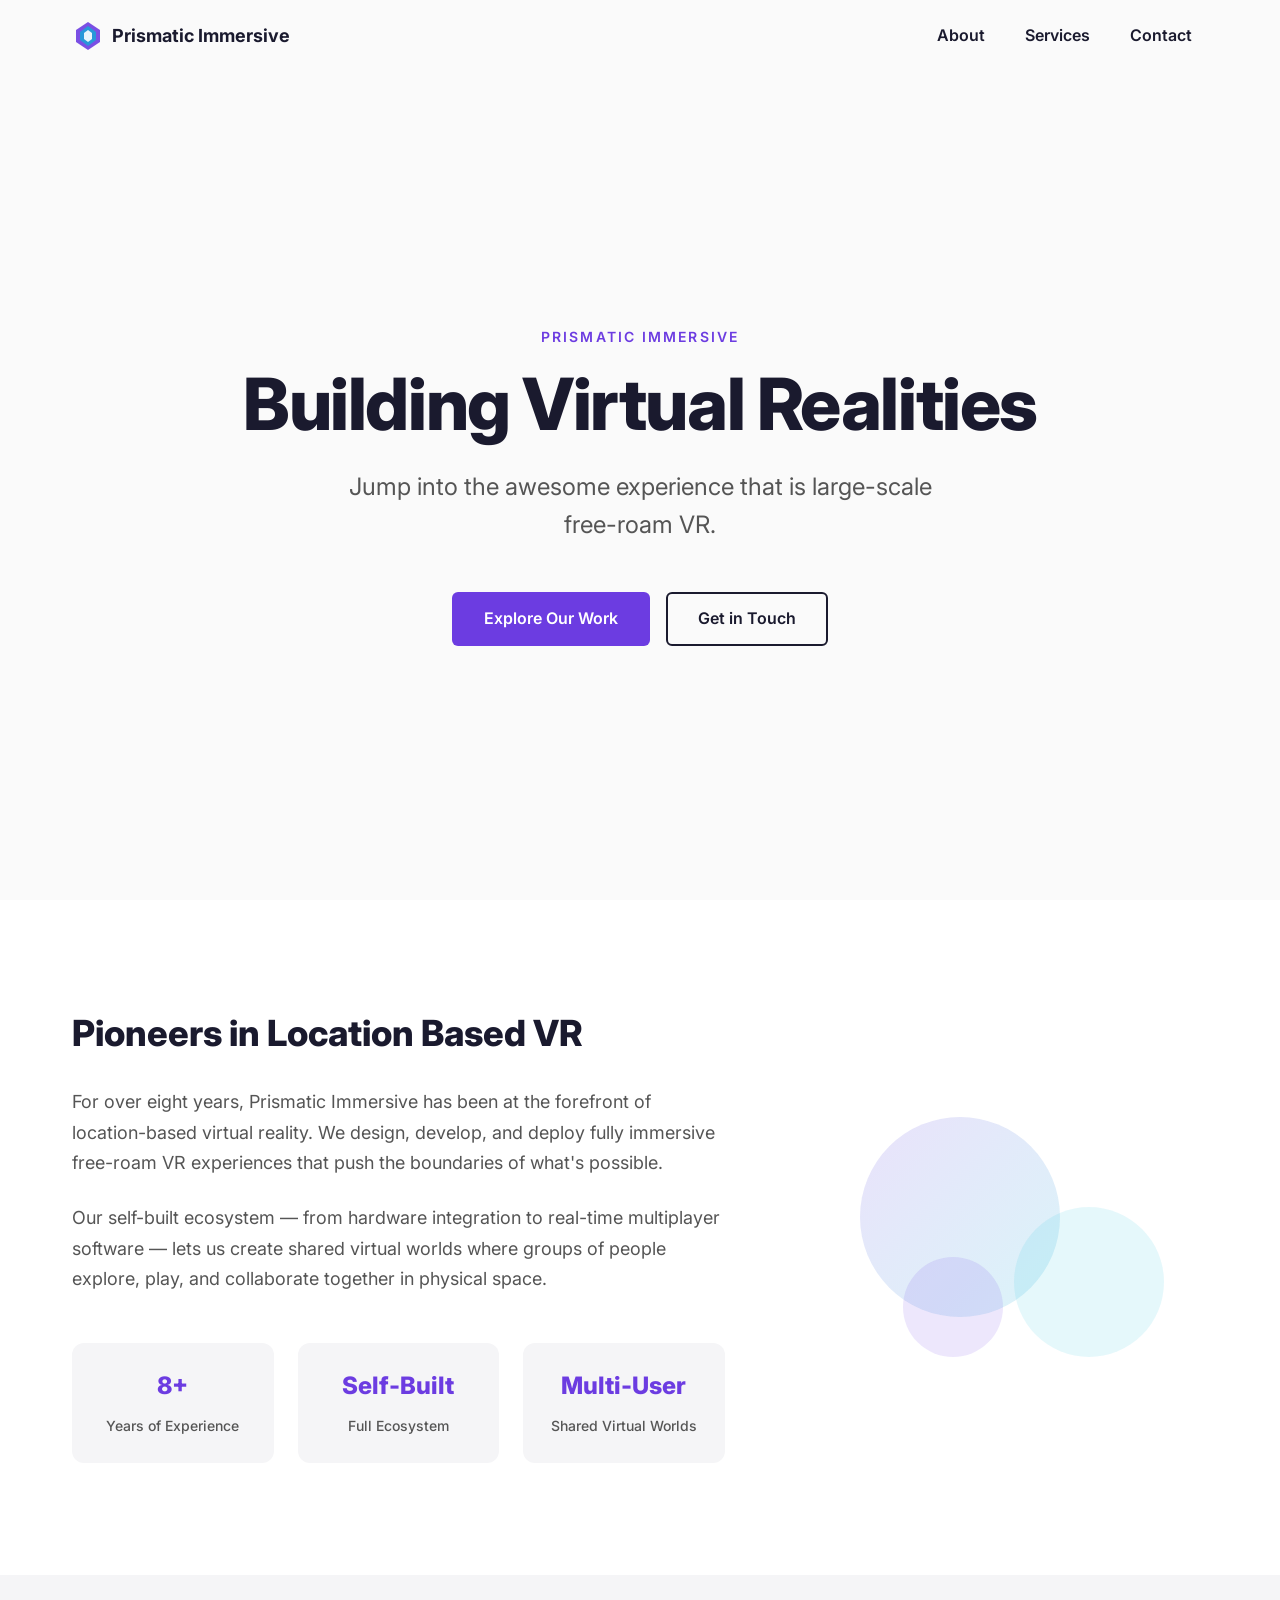
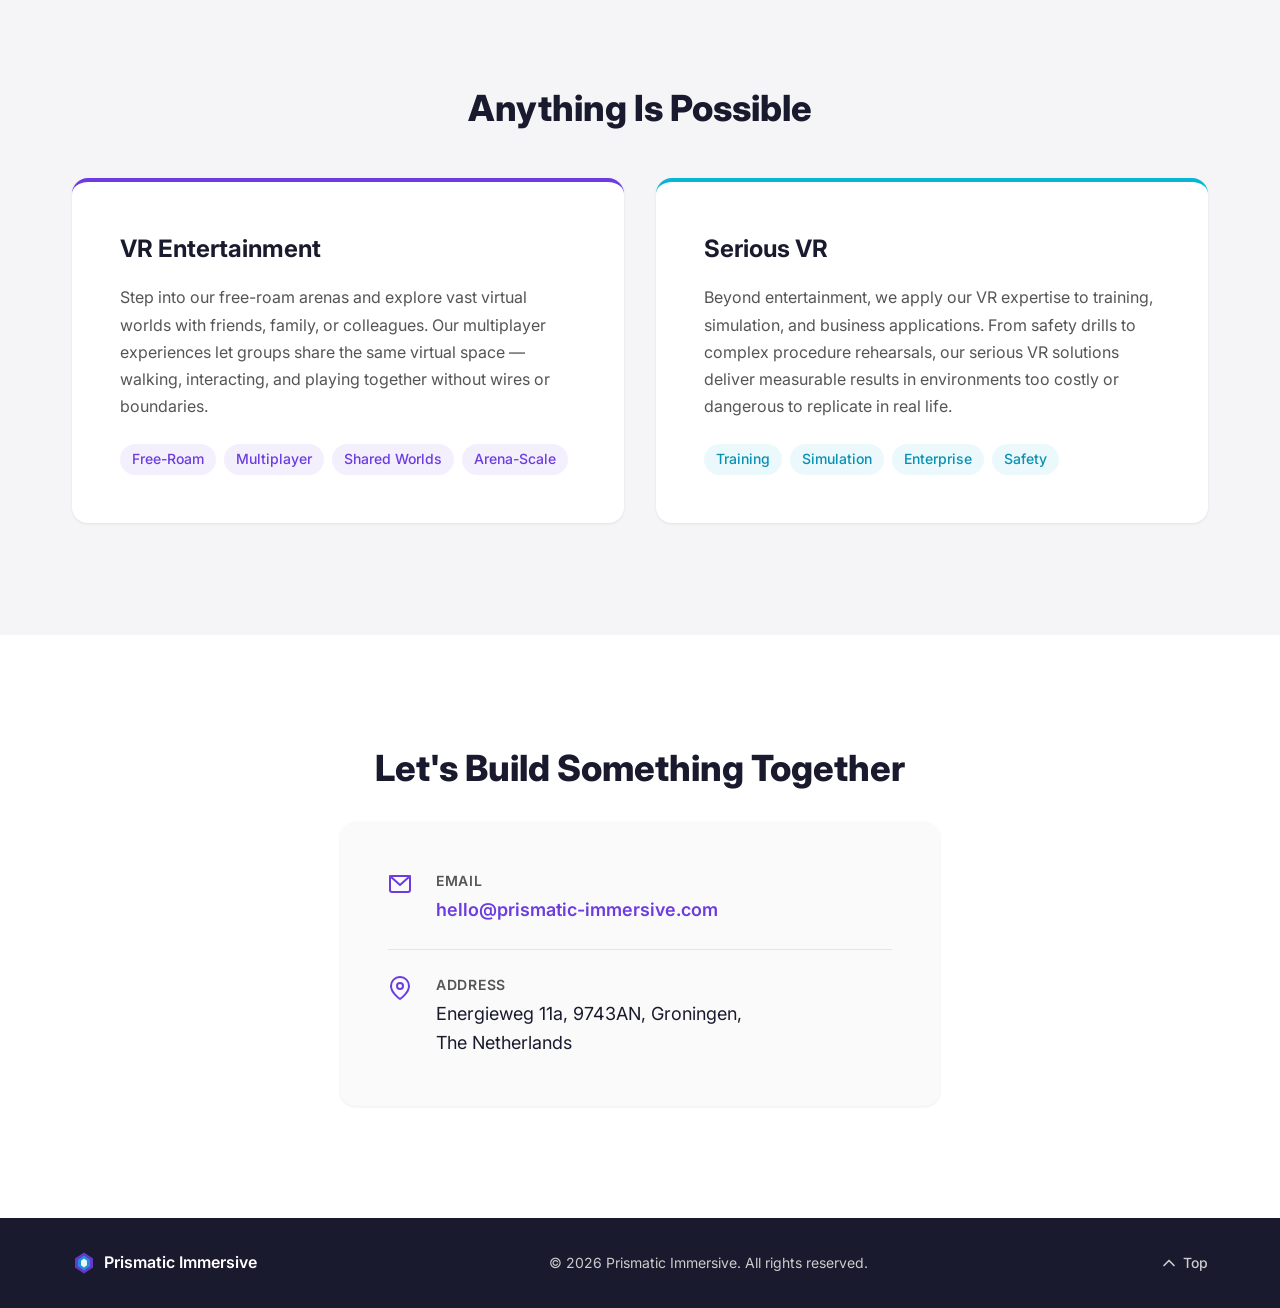
==== index.html @ 4f16e8b4 "Initial site: Prismatic Immersive portfolio Static single-page site with HTML, CSS, and vanilla JS. " ====
<!DOCTYPE html>
<html lang="en">
<head>
  <meta charset="UTF-8">
  <meta name="viewport" content="width=device-width, initial-scale=1.0">
  <title>Prismatic Immersive — Building Virtual Realities</title>
  <meta name="description" content="Prismatic Immersive builds large-scale free-roam VR experiences. Pioneers in location-based VR entertainment and serious VR applications.">
  <link rel="preconnect" href="https://fonts.googleapis.com">
  <link rel="preconnect" href="https://fonts.gstatic.com" crossorigin>
  <link href="https://fonts.googleapis.com/css2?family=Inter:wght@400;500;600;700;800&display=swap" rel="stylesheet">
  <link rel="stylesheet" href="css/styles.css">
</head>
<body>
  <!-- Skip to content -->
  <a href="#main" class="skip-link">Skip to main content</a>

  <!-- Navigation -->
  <header class="site-header" id="site-header">
    <nav class="nav container" aria-label="Primary navigation">
      <a href="#" class="nav__logo" aria-label="Prismatic Immersive — Home">
        <svg class="nav__logo-icon" width="32" height="32" viewBox="0 0 32 32" fill="none" aria-hidden="true">
          <polygon points="16,2 28,10 28,22 16,30 4,22 4,10" fill="#6C3CE1" opacity="0.9"/>
          <polygon points="16,6 24,12 24,20 16,26 8,20 8,12" fill="#06B6D4" opacity="0.7"/>
          <polygon points="16,10 20,13 20,19 16,22 12,19 12,13" fill="#FFFFFF" opacity="0.9"/>
        </svg>
        <span class="nav__logo-text">Prismatic Immersive</span>
      </a>

      <button class="nav__toggle" id="nav-toggle" aria-expanded="false" aria-controls="nav-menu" aria-label="Toggle navigation menu">
        <span class="nav__toggle-bar"></span>
        <span class="nav__toggle-bar"></span>
        <span class="nav__toggle-bar"></span>
      </button>

      <ul class="nav__menu" id="nav-menu" role="list">
        <li><a href="#about" class="nav__link">About</a></li>
        <li><a href="#services" class="nav__link">Services</a></li>
        <li><a href="#contact" class="nav__link">Contact</a></li>
      </ul>
    </nav>
  </header>

  <main id="main">
    <!-- Hero -->
    <section class="hero">
      <div class="container hero__inner">
        <p class="hero__eyebrow fade-in-up">Prismatic Immersive</p>
        <h1 class="hero__title fade-in-up" style="animation-delay: 0.1s">Building Virtual Realities</h1>
        <p class="hero__subtitle fade-in-up" style="animation-delay: 0.2s">Jump into the awesome experience that is large-scale free-roam VR.</p>
        <div class="hero__ctas fade-in-up" style="animation-delay: 0.3s">
          <a href="#services" class="btn btn--primary">Explore Our Work</a>
          <a href="#contact" class="btn btn--outline">Get in Touch</a>
        </div>
      </div>
    </section>

    <!-- About -->
    <section class="about section" id="about">
      <div class="container about__grid">
        <div class="about__content reveal">
          <h2 class="section__title">Pioneers in Location Based VR</h2>
          <p class="about__text">
            For over eight years, Prismatic Immersive has been at the forefront of location-based virtual reality. We design, develop, and deploy fully immersive free-roam VR experiences that push the boundaries of what's possible.
          </p>
          <p class="about__text">
            Our self-built ecosystem — from hardware integration to real-time multiplayer software — lets us create shared virtual worlds where groups of people explore, play, and collaborate together in physical space.
          </p>
          <div class="about__stats">
            <div class="stat">
              <span class="stat__number">8+</span>
              <span class="stat__label">Years of Experience</span>
            </div>
            <div class="stat">
              <span class="stat__number">Self-Built</span>
              <span class="stat__label">Full Ecosystem</span>
            </div>
            <div class="stat">
              <span class="stat__number">Multi-User</span>
              <span class="stat__label">Shared Virtual Worlds</span>
            </div>
          </div>
        </div>
        <div class="about__visual reveal" aria-hidden="true">
          <div class="about__decoration">
            <div class="about__decoration-shape about__decoration-shape--1"></div>
            <div class="about__decoration-shape about__decoration-shape--2"></div>
            <div class="about__decoration-shape about__decoration-shape--3"></div>
          </div>
        </div>
      </div>
    </section>

    <!-- Services -->
    <section class="services section section--alt" id="services">
      <div class="container">
        <h2 class="section__title section__title--center reveal">Anything Is Possible</h2>
        <div class="services__grid">
          <article class="card card--purple reveal">
            <h3 class="card__title">VR Entertainment</h3>
            <p class="card__text">
              Step into our free-roam arenas and explore vast virtual worlds with friends, family, or colleagues. Our multiplayer experiences let groups share the same virtual space — walking, interacting, and playing together without wires or boundaries.
            </p>
            <ul class="card__tags" aria-label="Features">
              <li class="card__tag">Free-Roam</li>
              <li class="card__tag">Multiplayer</li>
              <li class="card__tag">Shared Worlds</li>
              <li class="card__tag">Arena-Scale</li>
            </ul>
          </article>
          <article class="card card--cyan reveal">
            <h3 class="card__title">Serious VR</h3>
            <p class="card__text">
              Beyond entertainment, we apply our VR expertise to training, simulation, and business applications. From safety drills to complex procedure rehearsals, our serious VR solutions deliver measurable results in environments too costly or dangerous to replicate in real life.
            </p>
            <ul class="card__tags" aria-label="Features">
              <li class="card__tag">Training</li>
              <li class="card__tag">Simulation</li>
              <li class="card__tag">Enterprise</li>
              <li class="card__tag">Safety</li>
            </ul>
          </article>
        </div>
      </div>
    </section>

    <!-- Contact -->
    <section class="contact section" id="contact">
      <div class="container">
        <h2 class="section__title section__title--center reveal">Let's Build Something Together</h2>
        <div class="contact__card reveal">
          <div class="contact__item">
            <svg class="contact__icon" width="24" height="24" viewBox="0 0 24 24" fill="none" stroke="currentColor" stroke-width="2" stroke-linecap="round" stroke-linejoin="round" aria-hidden="true">
              <rect x="2" y="4" width="20" height="16" rx="2"/>
              <path d="M22 4L12 13L2 4"/>
            </svg>
            <div>
              <h3 class="contact__label">Email</h3>
              <a href="mailto:hello@prismatic-immersive.com" class="contact__link">hello@prismatic-immersive.com</a>
            </div>
          </div>
          <div class="contact__divider" aria-hidden="true"></div>
          <div class="contact__item">
            <svg class="contact__icon" width="24" height="24" viewBox="0 0 24 24" fill="none" stroke="currentColor" stroke-width="2" stroke-linecap="round" stroke-linejoin="round" aria-hidden="true">
              <path d="M21 10c0 7-9 13-9 13S3 17 3 10a9 9 0 1 1 18 0z"/>
              <circle cx="12" cy="10" r="3"/>
            </svg>
            <div>
              <h3 class="contact__label">Address</h3>
              <address class="contact__address">Energieweg 11a, 9743AN, Groningen,<br>The Netherlands</address>
            </div>
          </div>
        </div>
      </div>
    </section>
  </main>

  <!-- Footer -->
  <footer class="footer">
    <div class="container footer__inner">
      <div class="footer__brand">
        <svg class="footer__logo-icon" width="24" height="24" viewBox="0 0 32 32" fill="none" aria-hidden="true">
          <polygon points="16,2 28,10 28,22 16,30 4,22 4,10" fill="#6C3CE1" opacity="0.9"/>
          <polygon points="16,6 24,12 24,20 16,26 8,20 8,12" fill="#06B6D4" opacity="0.7"/>
          <polygon points="16,10 20,13 20,19 16,22 12,19 12,13" fill="#FFFFFF" opacity="0.9"/>
        </svg>
        <span class="footer__name">Prismatic Immersive</span>
      </div>
      <p class="footer__copy">&copy; 2026 Prismatic Immersive. All rights reserved.</p>
      <a href="#" class="footer__top" aria-label="Back to top">
        <svg width="20" height="20" viewBox="0 0 24 24" fill="none" stroke="currentColor" stroke-width="2" stroke-linecap="round" stroke-linejoin="round" aria-hidden="true">
          <path d="M18 15l-6-6-6 6"/>
        </svg>
        Top
      </a>
    </div>
  </footer>

  <script src="js/main.js"></script>
</body>
</html>
---- css/styles.css ----
/* ============================================
   DESIGN TOKENS
   ============================================ */
:root {
  /* Colors */
  --color-bg:           #FFFFFF;
  --color-bg-alt:       #F5F5F7;
  --color-bg-off:       #FAFAFA;
  --color-text:         #1A1A2E;
  --color-text-secondary: #555555;
  --color-accent:       #6C3CE1;
  --color-accent-hover: #5a2dc7;
  --color-cyan:         #06B6D4;
  --color-cyan-hover:   #0891b2;
  --color-footer-bg:    #1A1A2E;
  --color-footer-text:  #CCCCCC;
  --color-white:        #FFFFFF;

  /* Typography */
  --font-family: 'Inter', -apple-system, BlinkMacSystemFont, 'Segoe UI', Roboto, Oxygen, Ubuntu, sans-serif;
  --font-size-base: 1rem;
  --font-size-sm: 0.875rem;
  --font-size-lg: 1.125rem;
  --font-size-xl: clamp(1.25rem, 2vw, 1.5rem);
  --font-size-2xl: clamp(1.75rem, 3vw, 2.25rem);
  --font-size-hero: clamp(2.5rem, 5vw + 1rem, 4.5rem);

  /* Spacing */
  --space-xs: 0.5rem;
  --space-sm: 1rem;
  --space-md: 1.5rem;
  --space-lg: 2rem;
  --space-xl: 3rem;
  --space-2xl: 5rem;
  --space-3xl: 7rem;

  /* Layout */
  --container-max: 1200px;
  --nav-height: 72px;

  /* Shadows */
  --shadow-sm: 0 1px 3px rgba(0, 0, 0, 0.08);
  --shadow-md: 0 4px 12px rgba(0, 0, 0, 0.1);
  --shadow-lg: 0 8px 30px rgba(0, 0, 0, 0.12);
  --shadow-nav: 0 1px 8px rgba(0, 0, 0, 0.08);

  /* Transitions */
  --transition-fast: 0.2s ease;
  --transition-base: 0.3s ease;

  /* Border radius */
  --radius-sm: 6px;
  --radius-md: 12px;
  --radius-lg: 16px;
}


/* ============================================
   RESET
   ============================================ */
*, *::before, *::after { box-sizing: border-box; }
body, h1, h2, h3, p, ul, ol, figure { margin: 0; }
ul[role="list"] { list-style: none; padding: 0; }
img { max-width: 100%; display: block; }
a { color: inherit; text-decoration: none; }
button { font: inherit; cursor: pointer; border: none; background: none; }
address { font-style: normal; }


/* ============================================
   BASE
   ============================================ */
html {
  scroll-behavior: smooth;
  scroll-padding-top: var(--nav-height);
}

body {
  font-family: var(--font-family);
  font-size: var(--font-size-base);
  line-height: 1.6;
  color: var(--color-text);
  background-color: var(--color-bg);
  -webkit-font-smoothing: antialiased;
  -moz-osx-font-smoothing: grayscale;
}


/* ============================================
   UTILITIES
   ============================================ */
.container {
  width: 100%;
  max-width: var(--container-max);
  margin-inline: auto;
  padding-inline: var(--space-md);
}

.section {
  padding-block: var(--space-2xl);
}

.section--alt {
  background-color: var(--color-bg-alt);
}

.section__title {
  font-size: var(--font-size-2xl);
  font-weight: 800;
  line-height: 1.2;
  margin-bottom: var(--space-lg);
}

.section__title--center {
  text-align: center;
}


/* ============================================
   SKIP LINK
   ============================================ */
.skip-link {
  position: absolute;
  top: -100%;
  left: var(--space-sm);
  background: var(--color-accent);
  color: var(--color-white);
  padding: var(--space-xs) var(--space-sm);
  border-radius: var(--radius-sm);
  z-index: 1000;
  font-weight: 600;
  font-size: var(--font-size-sm);
}

.skip-link:focus {
  top: var(--space-xs);
}


/* ============================================
   NAVIGATION
   ============================================ */
.site-header {
  position: fixed;
  top: 0;
  left: 0;
  right: 0;
  z-index: 100;
  transition: background-color var(--transition-base), box-shadow var(--transition-base);
}

.site-header.scrolled {
  background-color: var(--color-bg);
  box-shadow: var(--shadow-nav);
}

.nav {
  display: flex;
  align-items: center;
  justify-content: space-between;
  height: var(--nav-height);
}

.nav__logo {
  display: flex;
  align-items: center;
  gap: var(--space-xs);
  font-weight: 700;
  font-size: var(--font-size-lg);
  z-index: 101;
}

.nav__logo-icon {
  flex-shrink: 0;
}

.nav__toggle {
  display: flex;
  flex-direction: column;
  gap: 5px;
  padding: var(--space-xs);
  z-index: 101;
}

.nav__toggle-bar {
  display: block;
  width: 24px;
  height: 2px;
  background-color: var(--color-text);
  border-radius: 2px;
  transition: transform var(--transition-base), opacity var(--transition-base);
}

.nav__toggle[aria-expanded="true"] .nav__toggle-bar:nth-child(1) {
  transform: translateY(7px) rotate(45deg);
}

.nav__toggle[aria-expanded="true"] .nav__toggle-bar:nth-child(2) {
  opacity: 0;
}

.nav__toggle[aria-expanded="true"] .nav__toggle-bar:nth-child(3) {
  transform: translateY(-7px) rotate(-45deg);
}

.nav__menu {
  position: fixed;
  inset: 0;
  background-color: var(--color-bg);
  display: flex;
  flex-direction: column;
  align-items: center;
  justify-content: center;
  gap: var(--space-lg);
  transform: translateX(100%);
  transition: transform var(--transition-base);
}

.nav__menu.open {
  transform: translateX(0);
}

.nav__link {
  font-size: var(--font-size-xl);
  font-weight: 600;
  padding: var(--space-xs) var(--space-sm);
  border-radius: var(--radius-sm);
  transition: color var(--transition-fast);
}

.nav__link:hover,
.nav__link:focus-visible {
  color: var(--color-accent);
}

.nav__link.active {
  color: var(--color-accent);
}


/* ============================================
   HERO
   ============================================ */
.hero {
  min-height: 100vh;
  display: flex;
  align-items: center;
  background-color: var(--color-bg-off);
  padding-top: var(--nav-height);
}

.hero__inner {
  text-align: center;
  max-width: 800px;
  margin-inline: auto;
  padding-block: var(--space-2xl);
}

.hero__eyebrow {
  font-size: var(--font-size-sm);
  font-weight: 600;
  text-transform: uppercase;
  letter-spacing: 0.15em;
  color: var(--color-accent);
  margin-bottom: var(--space-sm);
}

.hero__title {
  font-size: var(--font-size-hero);
  font-weight: 800;
  line-height: 1.1;
  margin-bottom: var(--space-md);
  letter-spacing: -0.02em;
}

.hero__subtitle {
  font-size: var(--font-size-xl);
  color: var(--color-text-secondary);
  margin-bottom: var(--space-xl);
  max-width: 600px;
  margin-inline: auto;
}

.hero__ctas {
  display: flex;
  flex-wrap: wrap;
  gap: var(--space-sm);
  justify-content: center;
}


/* ============================================
   BUTTONS
   ============================================ */
.btn {
  display: inline-flex;
  align-items: center;
  justify-content: center;
  padding: 0.875rem 2rem;
  border-radius: var(--radius-sm);
  font-weight: 600;
  font-size: var(--font-size-base);
  transition: background-color var(--transition-fast), color var(--transition-fast), transform var(--transition-fast), box-shadow var(--transition-fast);
}

.btn:focus-visible {
  outline: 2px solid var(--color-accent);
  outline-offset: 2px;
}

.btn--primary {
  background-color: var(--color-accent);
  color: var(--color-white);
}

.btn--primary:hover {
  background-color: var(--color-accent-hover);
  transform: translateY(-1px);
  box-shadow: var(--shadow-md);
}

.btn--outline {
  border: 2px solid var(--color-text);
  color: var(--color-text);
  padding: calc(0.875rem - 2px) calc(2rem - 2px);
}

.btn--outline:hover {
  border-color: var(--color-accent);
  color: var(--color-accent);
  transform: translateY(-1px);
}


/* ============================================
   ABOUT
   ============================================ */
.about__grid {
  display: grid;
  gap: var(--space-xl);
}

.about__text {
  color: var(--color-text-secondary);
  font-size: var(--font-size-lg);
  line-height: 1.7;
  margin-bottom: var(--space-md);
}

.about__stats {
  display: grid;
  grid-template-columns: repeat(3, 1fr);
  gap: var(--space-sm);
  margin-top: var(--space-xl);
}

.stat {
  text-align: center;
  padding: var(--space-md);
  background: var(--color-bg-alt);
  border-radius: var(--radius-md);
}

.stat__number {
  display: block;
  font-size: var(--font-size-xl);
  font-weight: 800;
  color: var(--color-accent);
  margin-bottom: var(--space-xs);
}

.stat__label {
  font-size: var(--font-size-sm);
  color: var(--color-text-secondary);
  font-weight: 500;
}

/* Decorative element */
.about__visual {
  display: none;
}

.about__decoration {
  position: relative;
  width: 100%;
  height: 100%;
  min-height: 300px;
}

.about__decoration-shape {
  position: absolute;
  border-radius: 50%;
}

.about__decoration-shape--1 {
  width: 200px;
  height: 200px;
  background: linear-gradient(135deg, var(--color-accent), var(--color-cyan));
  opacity: 0.15;
  top: 10%;
  left: 20%;
}

.about__decoration-shape--2 {
  width: 150px;
  height: 150px;
  background: var(--color-cyan);
  opacity: 0.1;
  top: 40%;
  right: 10%;
}

.about__decoration-shape--3 {
  width: 100px;
  height: 100px;
  background: var(--color-accent);
  opacity: 0.12;
  bottom: 10%;
  left: 30%;
}


/* ============================================
   SERVICES / CARDS
   ============================================ */
.services__grid {
  display: grid;
  gap: var(--space-lg);
  margin-top: var(--space-xl);
}

.card {
  background: var(--color-white);
  border-radius: var(--radius-lg);
  padding: var(--space-xl);
  box-shadow: var(--shadow-sm);
  border-top: 4px solid transparent;
  transition: transform var(--transition-base), box-shadow var(--transition-base);
}

.card:hover {
  transform: translateY(-4px);
  box-shadow: var(--shadow-lg);
}

.card--purple {
  border-top-color: var(--color-accent);
}

.card--cyan {
  border-top-color: var(--color-cyan);
}

.card__title {
  font-size: var(--font-size-xl);
  font-weight: 700;
  margin-bottom: var(--space-sm);
}

.card__text {
  color: var(--color-text-secondary);
  line-height: 1.7;
  margin-bottom: var(--space-md);
}

.card__tags {
  display: flex;
  flex-wrap: wrap;
  gap: var(--space-xs);
  list-style: none;
  padding: 0;
}

.card__tag {
  font-size: var(--font-size-sm);
  font-weight: 500;
  padding: 0.25rem 0.75rem;
  border-radius: 100px;
  background-color: var(--color-bg-alt);
  color: var(--color-text-secondary);
}

.card--purple .card__tag {
  background-color: rgba(108, 60, 225, 0.08);
  color: var(--color-accent);
}

.card--cyan .card__tag {
  background-color: rgba(6, 182, 212, 0.08);
  color: var(--color-cyan-hover);
}


/* ============================================
   CONTACT
   ============================================ */
.contact__card {
  max-width: 600px;
  margin-inline: auto;
  background: var(--color-bg-off);
  border-radius: var(--radius-lg);
  padding: var(--space-xl);
  box-shadow: var(--shadow-sm);
}

.contact__item {
  display: flex;
  align-items: flex-start;
  gap: var(--space-md);
}

.contact__icon {
  flex-shrink: 0;
  color: var(--color-accent);
  margin-top: 2px;
}

.contact__label {
  font-size: var(--font-size-sm);
  font-weight: 600;
  text-transform: uppercase;
  letter-spacing: 0.05em;
  color: var(--color-text-secondary);
  margin-bottom: 0.25rem;
}

.contact__link {
  font-size: var(--font-size-lg);
  font-weight: 600;
  color: var(--color-accent);
  transition: color var(--transition-fast);
}

.contact__link:hover,
.contact__link:focus-visible {
  color: var(--color-accent-hover);
}

.contact__address {
  font-size: var(--font-size-lg);
  color: var(--color-text);
  line-height: 1.6;
}

.contact__divider {
  height: 1px;
  background: #E5E5E5;
  margin-block: var(--space-md);
}


/* ============================================
   FOOTER
   ============================================ */
.footer {
  background-color: var(--color-footer-bg);
  color: var(--color-footer-text);
  padding-block: var(--space-lg);
}

.footer__inner {
  display: flex;
  flex-direction: column;
  align-items: center;
  gap: var(--space-sm);
  text-align: center;
}

.footer__brand {
  display: flex;
  align-items: center;
  gap: var(--space-xs);
}

.footer__name {
  font-weight: 600;
  font-size: var(--font-size-base);
  color: var(--color-white);
}

.footer__copy {
  font-size: var(--font-size-sm);
}

.footer__top {
  display: inline-flex;
  align-items: center;
  gap: 0.25rem;
  font-size: var(--font-size-sm);
  font-weight: 500;
  color: var(--color-footer-text);
  transition: color var(--transition-fast);
}

.footer__top:hover {
  color: var(--color-white);
}


/* ============================================
   ANIMATIONS
   ============================================ */
@keyframes fadeInUp {
  from {
    opacity: 0;
    transform: translateY(24px);
  }
  to {
    opacity: 1;
    transform: translateY(0);
  }
}

.fade-in-up {
  animation: fadeInUp 0.7s ease forwards;
  opacity: 0;
}

/* Scroll reveal */
.reveal {
  opacity: 0;
  transform: translateY(24px);
  transition: opacity 0.6s ease, transform 0.6s ease;
}

.reveal.revealed {
  opacity: 1;
  transform: translateY(0);
}


/* ============================================
   REDUCED MOTION
   ============================================ */
@media (prefers-reduced-motion: reduce) {
  html { scroll-behavior: auto; }

  .fade-in-up {
    animation: none;
    opacity: 1;
  }

  .reveal {
    opacity: 1;
    transform: none;
    transition: none;
  }

  .card,
  .btn,
  .nav__menu,
  .nav__toggle-bar,
  .site-header {
    transition: none;
  }
}


/* ============================================
   RESPONSIVE BREAKPOINTS
   ============================================ */

/* 640px+ */
@media (min-width: 640px) {
  .section {
    padding-block: var(--space-3xl);
  }

  .footer__inner {
    flex-direction: row;
    justify-content: space-between;
  }
}

/* 768px+ */
@media (min-width: 768px) {
  .services__grid {
    grid-template-columns: repeat(2, 1fr);
  }

  .about__stats {
    gap: var(--space-md);
  }
}

/* 1024px+ */
@media (min-width: 1024px) {
  .nav__toggle {
    display: none;
  }

  .nav__menu {
    position: static;
    transform: none;
    flex-direction: row;
    background: transparent;
    gap: var(--space-xs);
  }

  .nav__link {
    font-size: var(--font-size-base);
  }

  .about__grid {
    grid-template-columns: 1.2fr 0.8fr;
    align-items: center;
  }

  .about__visual {
    display: block;
  }
}

/* 1280px+ */
@media (min-width: 1280px) {
  .container {
    padding-inline: var(--space-lg);
  }

  .hero__inner {
    max-width: 900px;
  }
}
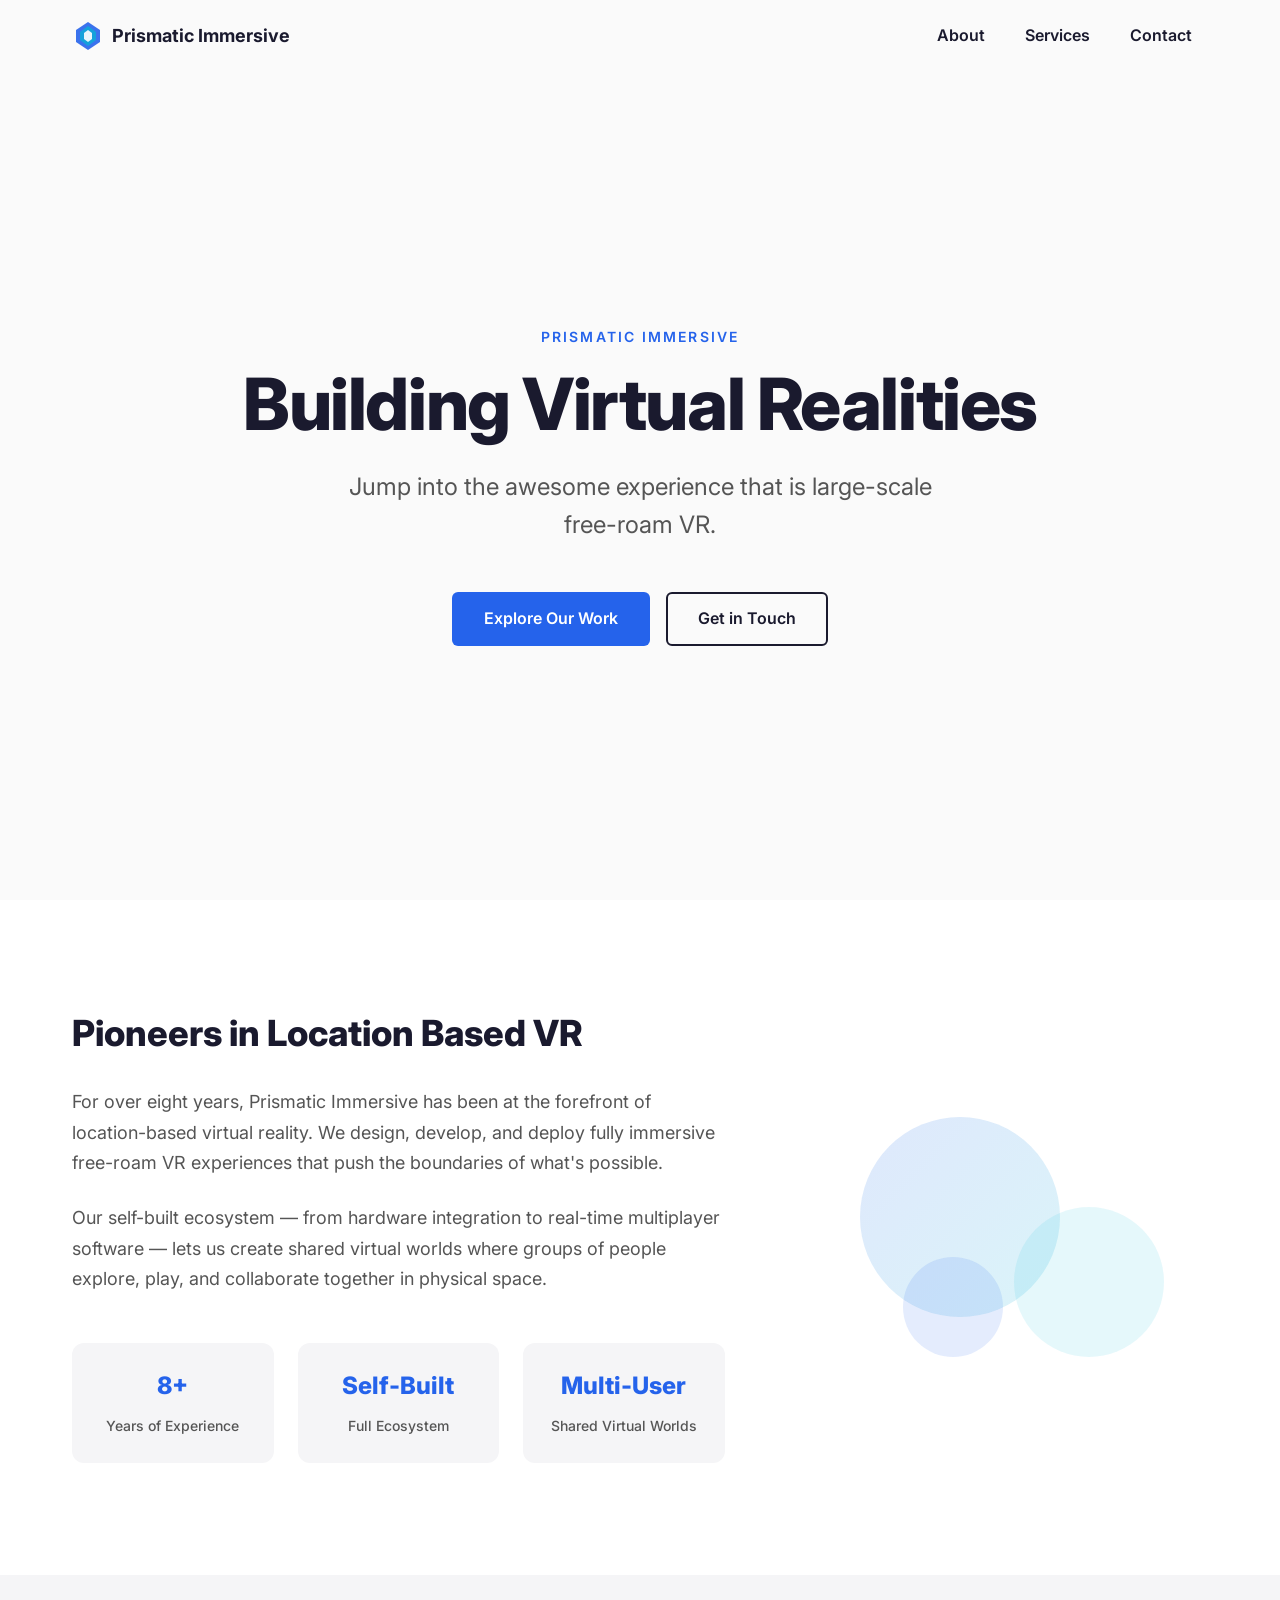
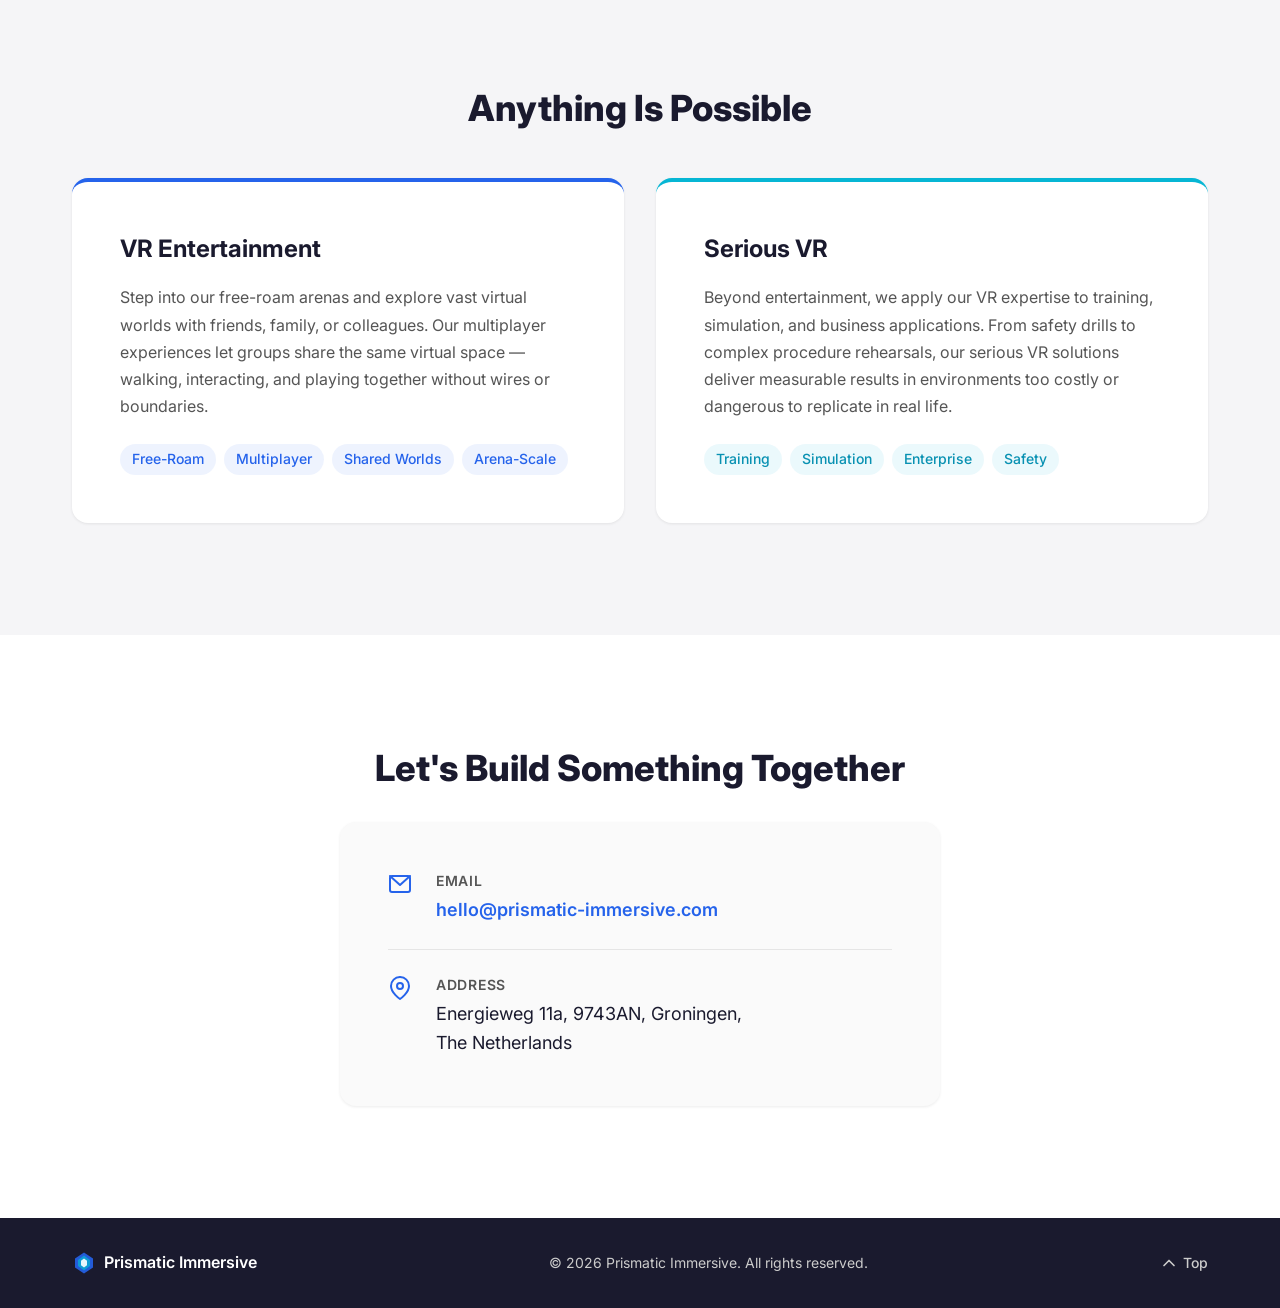
==== commit cacc0028: "Change accent color from purple to electric blue Co-Authored-By: Claude Opus 4.6 <noreply@anthropic." ====
--- a/index.html
+++ b/index.html
@@ -19,7 +19,7 @@
     <nav class="nav container" aria-label="Primary navigation">
       <a href="#" class="nav__logo" aria-label="Prismatic Immersive — Home">
         <svg class="nav__logo-icon" width="32" height="32" viewBox="0 0 32 32" fill="none" aria-hidden="true">
-          <polygon points="16,2 28,10 28,22 16,30 4,22 4,10" fill="#6C3CE1" opacity="0.9"/>
+          <polygon points="16,2 28,10 28,22 16,30 4,22 4,10" fill="#2563EB" opacity="0.9"/>
           <polygon points="16,6 24,12 24,20 16,26 8,20 8,12" fill="#06B6D4" opacity="0.7"/>
           <polygon points="16,10 20,13 20,19 16,22 12,19 12,13" fill="#FFFFFF" opacity="0.9"/>
         </svg>
@@ -159,7 +159,7 @@
     <div class="container footer__inner">
       <div class="footer__brand">
         <svg class="footer__logo-icon" width="24" height="24" viewBox="0 0 32 32" fill="none" aria-hidden="true">
-          <polygon points="16,2 28,10 28,22 16,30 4,22 4,10" fill="#6C3CE1" opacity="0.9"/>
+          <polygon points="16,2 28,10 28,22 16,30 4,22 4,10" fill="#2563EB" opacity="0.9"/>
           <polygon points="16,6 24,12 24,20 16,26 8,20 8,12" fill="#06B6D4" opacity="0.7"/>
           <polygon points="16,10 20,13 20,19 16,22 12,19 12,13" fill="#FFFFFF" opacity="0.9"/>
         </svg>
--- a/css/styles.css
+++ b/css/styles.css
@@ -8,8 +8,8 @@
   --color-bg-off:       #FAFAFA;
   --color-text:         #1A1A2E;
   --color-text-secondary: #555555;
-  --color-accent:       #6C3CE1;
-  --color-accent-hover: #5a2dc7;
+  --color-accent:       #2563EB;
+  --color-accent-hover: #1D4ED8;
   --color-cyan:         #06B6D4;
   --color-cyan-hover:   #0891b2;
   --color-footer-bg:    #1A1A2E;
@@ -481,7 +481,7 @@
 }
 
 .card--purple .card__tag {
-  background-color: rgba(108, 60, 225, 0.08);
+  background-color: rgba(37, 99, 235, 0.08);
   color: var(--color-accent);
 }
 
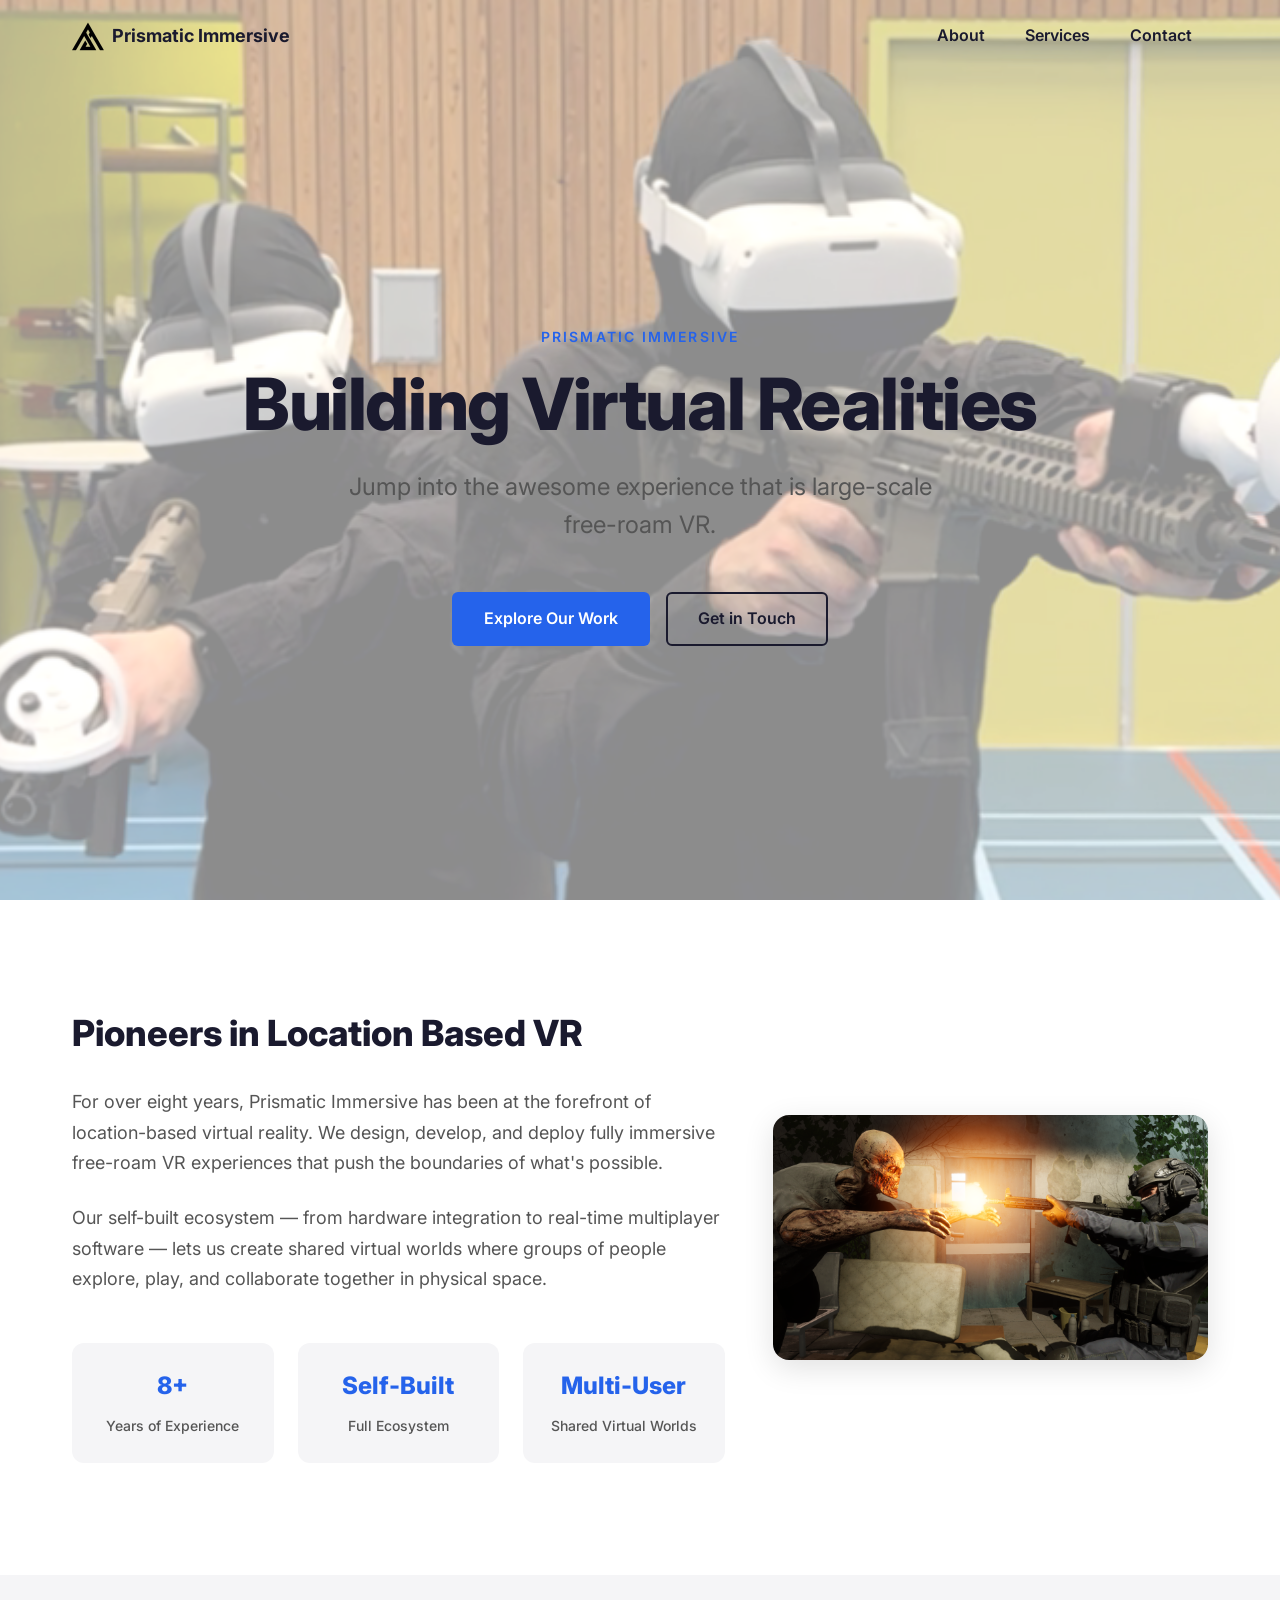
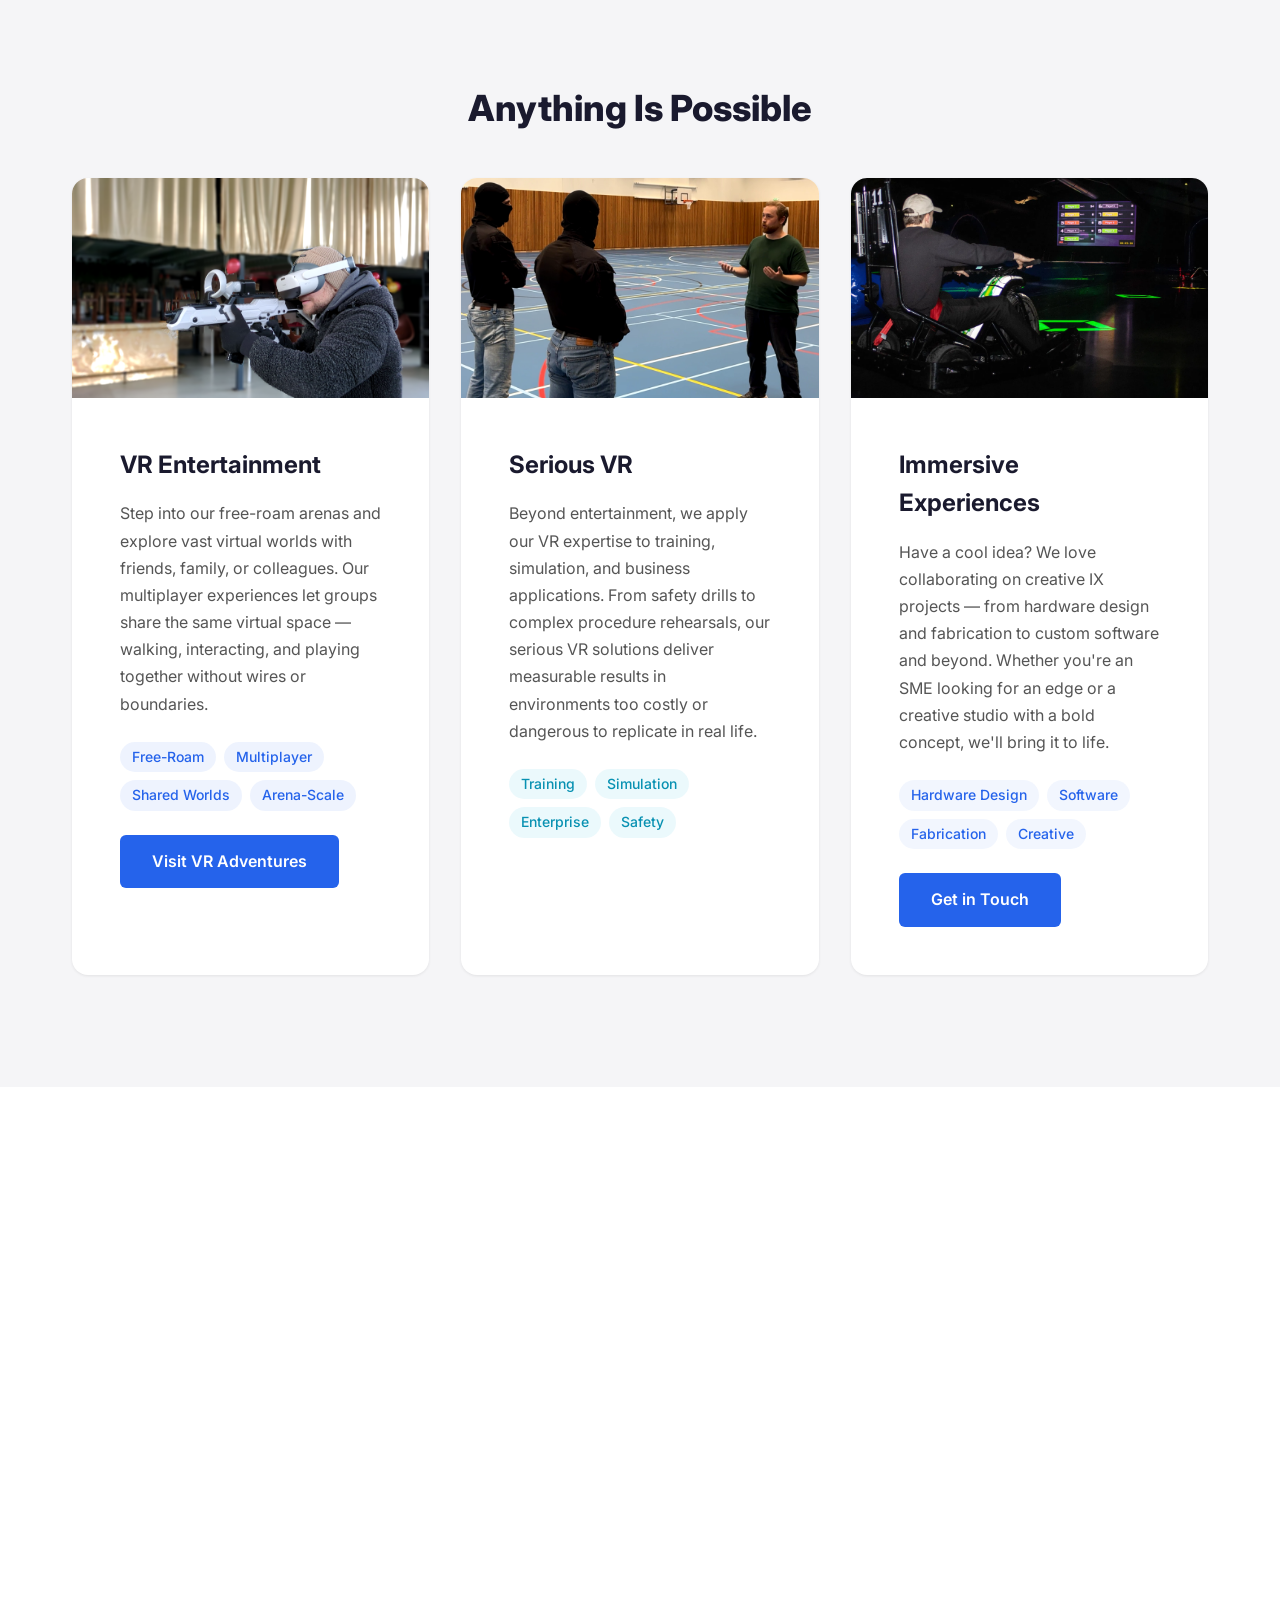
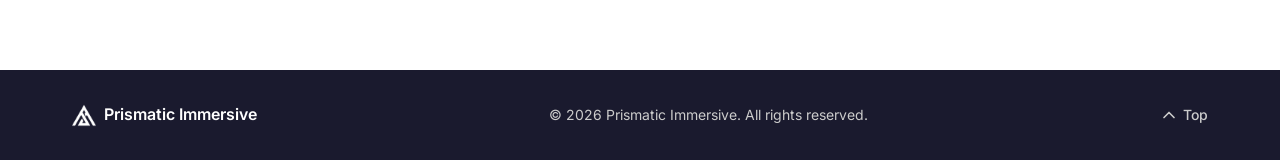
==== commit e4cea8ef: "Add images, hero slideshow, and third service card - Wire in logo, hero, about, service card, and pr" ====
--- a/index.html
+++ b/index.html
@@ -8,6 +8,7 @@
   <link rel="preconnect" href="https://fonts.googleapis.com">
   <link rel="preconnect" href="https://fonts.gstatic.com" crossorigin>
   <link href="https://fonts.googleapis.com/css2?family=Inter:wght@400;500;600;700;800&display=swap" rel="stylesheet">
+  <link rel="icon" type="image/png" href="assets/images/logo.png">
   <link rel="stylesheet" href="css/styles.css">
 </head>
 <body>
@@ -18,11 +19,7 @@
   <header class="site-header" id="site-header">
     <nav class="nav container" aria-label="Primary navigation">
       <a href="#" class="nav__logo" aria-label="Prismatic Immersive — Home">
-        <svg class="nav__logo-icon" width="32" height="32" viewBox="0 0 32 32" fill="none" aria-hidden="true">
-          <polygon points="16,2 28,10 28,22 16,30 4,22 4,10" fill="#2563EB" opacity="0.9"/>
-          <polygon points="16,6 24,12 24,20 16,26 8,20 8,12" fill="#06B6D4" opacity="0.7"/>
-          <polygon points="16,10 20,13 20,19 16,22 12,19 12,13" fill="#FFFFFF" opacity="0.9"/>
-        </svg>
+        <img class="nav__logo-icon" src="assets/images/logo.png" alt="" width="32" height="32" aria-hidden="true">
         <span class="nav__logo-text">Prismatic Immersive</span>
       </a>
 
@@ -43,6 +40,16 @@
   <main id="main">
     <!-- Hero -->
     <section class="hero">
+      <div class="hero__slides" aria-hidden="true">
+        <div class="hero__slide active" style="background-image: url('assets/images/hero.png')"></div>
+        <div class="hero__slide" style="background-image: url('assets/images/hero2.png')"></div>
+        <div class="hero__slide" style="background-image: url('assets/images/hero3.png')"></div>
+        <div class="hero__slide" style="background-image: url('assets/images/hero4.png')"></div>
+        <div class="hero__slide" style="background-image: url('assets/images/hero5.png')"></div>
+        <div class="hero__slide" style="background-image: url('assets/images/hero6.png')"></div>
+        <div class="hero__slide" style="background-image: url('assets/images/hero7.jpg')"></div>
+      </div>
+      <div class="hero__overlay"></div>
       <div class="container hero__inner">
         <p class="hero__eyebrow fade-in-up">Prismatic Immersive</p>
         <h1 class="hero__title fade-in-up" style="animation-delay: 0.1s">Building Virtual Realities</h1>
@@ -80,12 +87,8 @@
             </div>
           </div>
         </div>
-        <div class="about__visual reveal" aria-hidden="true">
-          <div class="about__decoration">
-            <div class="about__decoration-shape about__decoration-shape--1"></div>
-            <div class="about__decoration-shape about__decoration-shape--2"></div>
-            <div class="about__decoration-shape about__decoration-shape--3"></div>
-          </div>
+        <div class="about__visual reveal">
+          <img class="about__image" src="assets/images/about.png" alt="In-game screenshot of a Prismatic Immersive VR experience" width="640" height="360">
         </div>
       </div>
     </section>
@@ -96,28 +99,51 @@
         <h2 class="section__title section__title--center reveal">Anything Is Possible</h2>
         <div class="services__grid">
           <article class="card card--purple reveal">
-            <h3 class="card__title">VR Entertainment</h3>
-            <p class="card__text">
-              Step into our free-roam arenas and explore vast virtual worlds with friends, family, or colleagues. Our multiplayer experiences let groups share the same virtual space — walking, interacting, and playing together without wires or boundaries.
-            </p>
-            <ul class="card__tags" aria-label="Features">
-              <li class="card__tag">Free-Roam</li>
-              <li class="card__tag">Multiplayer</li>
-              <li class="card__tag">Shared Worlds</li>
-              <li class="card__tag">Arena-Scale</li>
-            </ul>
+            <img class="card__image" src="assets/images/vr-entertainment.png" alt="Player with VR headset and controller in a free-roam arena" width="640" height="360">
+            <div class="card__body">
+              <h3 class="card__title">VR Entertainment</h3>
+              <p class="card__text">
+                Step into our free-roam arenas and explore vast virtual worlds with friends, family, or colleagues. Our multiplayer experiences let groups share the same virtual space — walking, interacting, and playing together without wires or boundaries.
+              </p>
+              <ul class="card__tags" aria-label="Features">
+                <li class="card__tag">Free-Roam</li>
+                <li class="card__tag">Multiplayer</li>
+                <li class="card__tag">Shared Worlds</li>
+                <li class="card__tag">Arena-Scale</li>
+              </ul>
+              <a href="https://vradventures.nl" target="_blank" rel="noopener" class="btn btn--primary card__btn">Visit VR Adventures</a>
+            </div>
           </article>
           <article class="card card--cyan reveal">
-            <h3 class="card__title">Serious VR</h3>
-            <p class="card__text">
-              Beyond entertainment, we apply our VR expertise to training, simulation, and business applications. From safety drills to complex procedure rehearsals, our serious VR solutions deliver measurable results in environments too costly or dangerous to replicate in real life.
-            </p>
-            <ul class="card__tags" aria-label="Features">
-              <li class="card__tag">Training</li>
-              <li class="card__tag">Simulation</li>
-              <li class="card__tag">Enterprise</li>
-              <li class="card__tag">Safety</li>
-            </ul>
+            <img class="card__image" src="assets/images/serious-vr.png" alt="VR training session with instructor and participants" width="640" height="640">
+            <div class="card__body">
+              <h3 class="card__title">Serious VR</h3>
+              <p class="card__text">
+                Beyond entertainment, we apply our VR expertise to training, simulation, and business applications. From safety drills to complex procedure rehearsals, our serious VR solutions deliver measurable results in environments too costly or dangerous to replicate in real life.
+              </p>
+              <ul class="card__tags" aria-label="Features">
+                <li class="card__tag">Training</li>
+                <li class="card__tag">Simulation</li>
+                <li class="card__tag">Enterprise</li>
+                <li class="card__tag">Safety</li>
+              </ul>
+            </div>
+          </article>
+          <article class="card card--accent reveal">
+            <img class="card__image" src="assets/images/projects.png" alt="Immersive go-kart experience with projected leaderboard" width="640" height="360">
+            <div class="card__body">
+              <h3 class="card__title">Immersive Experiences</h3>
+              <p class="card__text">
+                Have a cool idea? We love collaborating on creative IX projects — from hardware design and fabrication to custom software and beyond. Whether you're an SME looking for an edge or a creative studio with a bold concept, we'll bring it to life.
+              </p>
+              <ul class="card__tags" aria-label="Features">
+                <li class="card__tag">Hardware Design</li>
+                <li class="card__tag">Software</li>
+                <li class="card__tag">Fabrication</li>
+                <li class="card__tag">Creative</li>
+              </ul>
+              <a href="#contact" class="btn btn--primary card__btn">Get in Touch</a>
+            </div>
           </article>
         </div>
       </div>
@@ -158,11 +184,7 @@
   <footer class="footer">
     <div class="container footer__inner">
       <div class="footer__brand">
-        <svg class="footer__logo-icon" width="24" height="24" viewBox="0 0 32 32" fill="none" aria-hidden="true">
-          <polygon points="16,2 28,10 28,22 16,30 4,22 4,10" fill="#2563EB" opacity="0.9"/>
-          <polygon points="16,6 24,12 24,20 16,26 8,20 8,12" fill="#06B6D4" opacity="0.7"/>
-          <polygon points="16,10 20,13 20,19 16,22 12,19 12,13" fill="#FFFFFF" opacity="0.9"/>
-        </svg>
+        <img class="footer__logo-icon" src="assets/images/logo.png" alt="" width="24" height="24" aria-hidden="true">
         <span class="footer__name">Prismatic Immersive</span>
       </div>
       <p class="footer__copy">&copy; 2026 Prismatic Immersive. All rights reserved.</p>
--- a/css/styles.css
+++ b/css/styles.css
@@ -172,6 +172,16 @@
 
 .nav__logo-icon {
   flex-shrink: 0;
+  width: 32px;
+  height: 32px;
+  object-fit: contain;
+}
+
+.footer__logo-icon {
+  width: 24px;
+  height: 24px;
+  object-fit: contain;
+  filter: invert(1);
 }
 
 .nav__toggle {
@@ -242,14 +252,43 @@
    HERO
    ============================================ */
 .hero {
+  position: relative;
   min-height: 100vh;
   display: flex;
   align-items: center;
   background-color: var(--color-bg-off);
   padding-top: var(--nav-height);
+  overflow: hidden;
+}
+
+.hero__slides {
+  position: absolute;
+  inset: 0;
+}
+
+.hero__slide {
+  position: absolute;
+  inset: 0;
+  background-size: cover;
+  background-position: center;
+  background-repeat: no-repeat;
+  opacity: 0;
+  transition: opacity 1.2s ease;
+}
+
+.hero__slide.active {
+  opacity: 1;
+}
+
+.hero__overlay {
+  position: absolute;
+  inset: 0;
+  background: rgba(255, 255, 255, 0.55);
 }
 
 .hero__inner {
+  position: relative;
+  z-index: 1;
   text-align: center;
   max-width: 800px;
   margin-inline: auto;
@@ -375,48 +414,16 @@
   font-weight: 500;
 }
 
-/* Decorative element */
 .about__visual {
-  display: none;
-}
-
-.about__decoration {
-  position: relative;
+  display: block;
+}
+
+.about__image {
   width: 100%;
-  height: 100%;
-  min-height: 300px;
-}
-
-.about__decoration-shape {
-  position: absolute;
-  border-radius: 50%;
-}
-
-.about__decoration-shape--1 {
-  width: 200px;
-  height: 200px;
-  background: linear-gradient(135deg, var(--color-accent), var(--color-cyan));
-  opacity: 0.15;
-  top: 10%;
-  left: 20%;
-}
-
-.about__decoration-shape--2 {
-  width: 150px;
-  height: 150px;
-  background: var(--color-cyan);
-  opacity: 0.1;
-  top: 40%;
-  right: 10%;
-}
-
-.about__decoration-shape--3 {
-  width: 100px;
-  height: 100px;
-  background: var(--color-accent);
-  opacity: 0.12;
-  bottom: 10%;
-  left: 30%;
+  height: auto;
+  border-radius: var(--radius-lg);
+  box-shadow: var(--shadow-lg);
+  object-fit: cover;
 }
 
 
@@ -432,9 +439,11 @@
 .card {
   background: var(--color-white);
   border-radius: var(--radius-lg);
-  padding: var(--space-xl);
+  padding: 0;
   box-shadow: var(--shadow-sm);
-  border-top: 4px solid transparent;
+  overflow: hidden;
+  display: flex;
+  flex-direction: column;
   transition: transform var(--transition-base), box-shadow var(--transition-base);
 }
 
@@ -449,6 +458,17 @@
 
 .card--cyan {
   border-top-color: var(--color-cyan);
+}
+
+.card__image {
+  width: 100%;
+  height: 220px;
+  object-fit: cover;
+  display: block;
+}
+
+.card__body {
+  padding: var(--space-xl);
 }
 
 .card__title {
@@ -461,6 +481,10 @@
   color: var(--color-text-secondary);
   line-height: 1.7;
   margin-bottom: var(--space-md);
+}
+
+.card__btn {
+  margin-top: var(--space-md);
 }
 
 .card__tags {
@@ -488,6 +512,11 @@
 .card--cyan .card__tag {
   background-color: rgba(6, 182, 212, 0.08);
   color: var(--color-cyan-hover);
+}
+
+.card--accent .card__tag {
+  background-color: rgba(37, 99, 235, 0.06);
+  color: var(--color-accent);
 }
 
 
@@ -650,7 +679,8 @@
   .btn,
   .nav__menu,
   .nav__toggle-bar,
-  .site-header {
+  .site-header,
+  .hero__slide {
     transition: none;
   }
 }
@@ -675,7 +705,7 @@
 /* 768px+ */
 @media (min-width: 768px) {
   .services__grid {
-    grid-template-columns: repeat(2, 1fr);
+    grid-template-columns: repeat(3, 1fr);
   }
 
   .about__stats {
@@ -706,9 +736,6 @@
     align-items: center;
   }
 
-  .about__visual {
-    display: block;
-  }
 }
 
 /* 1280px+ */
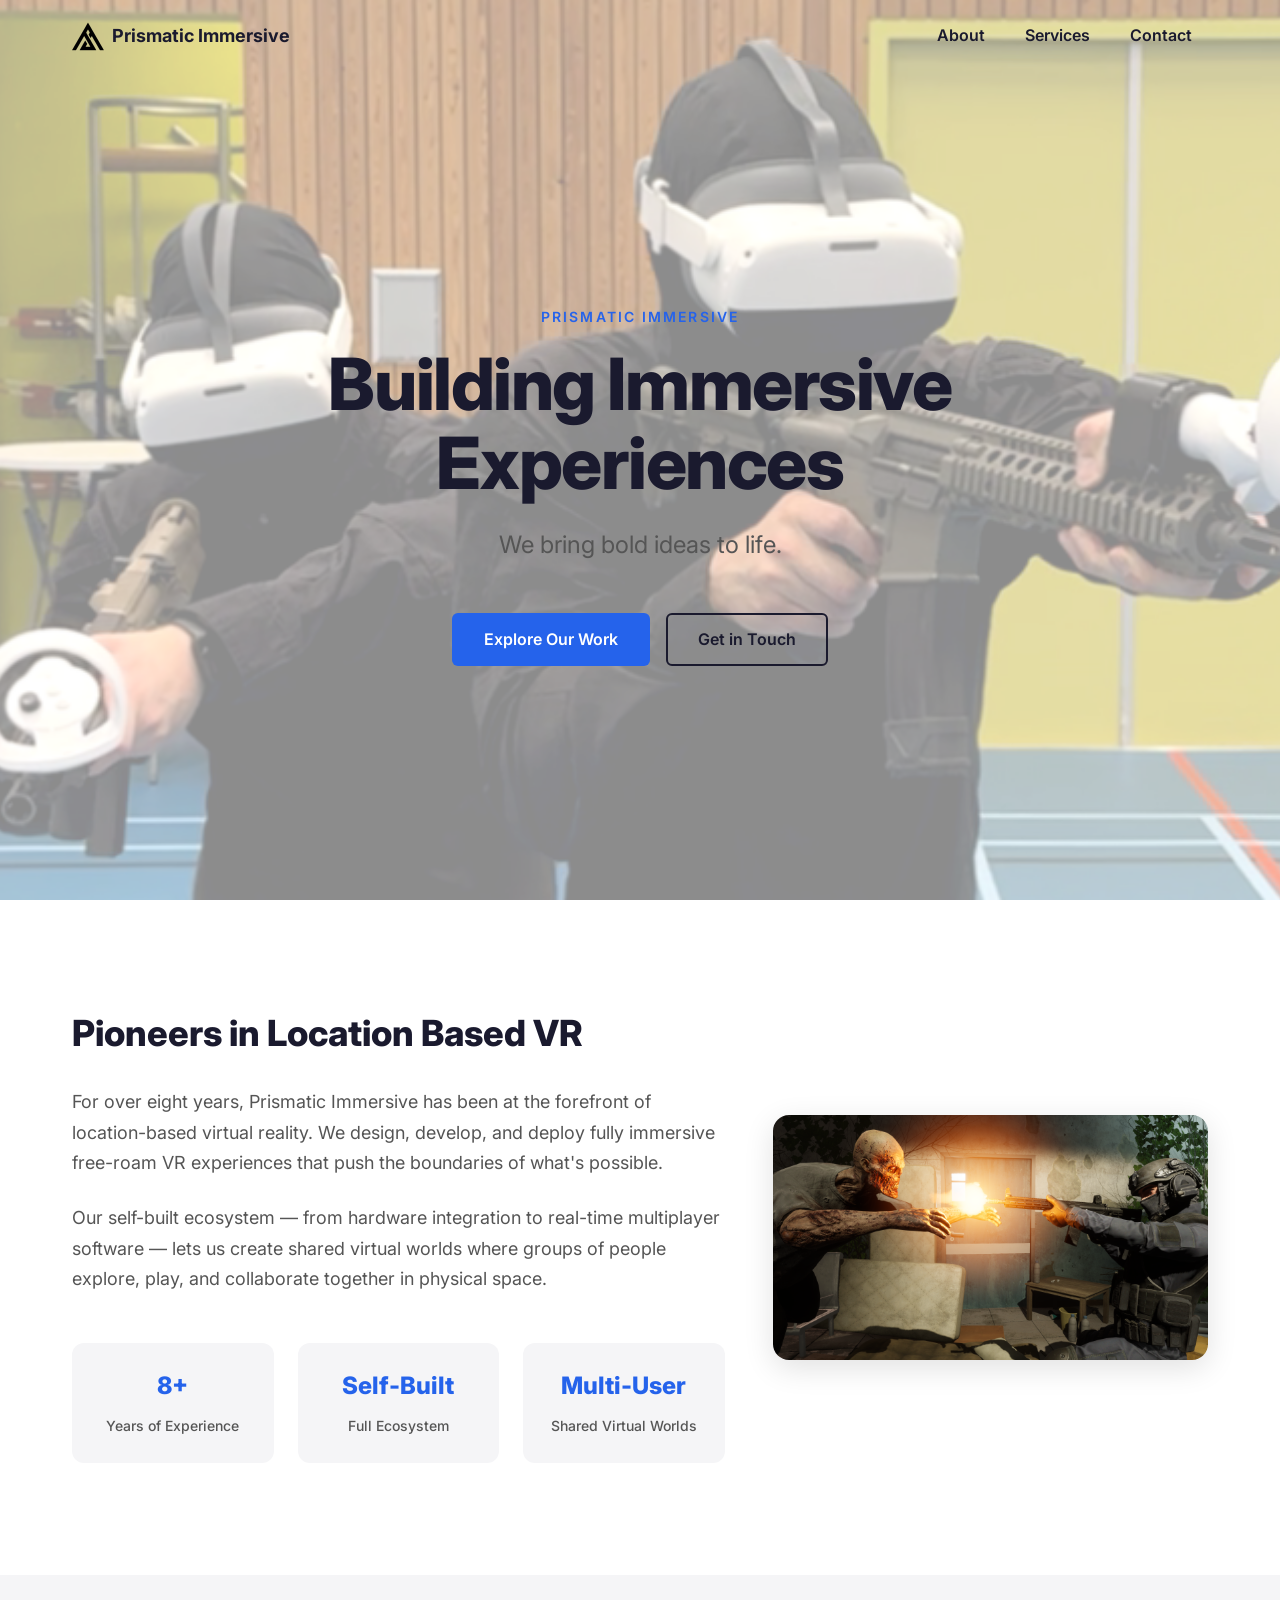
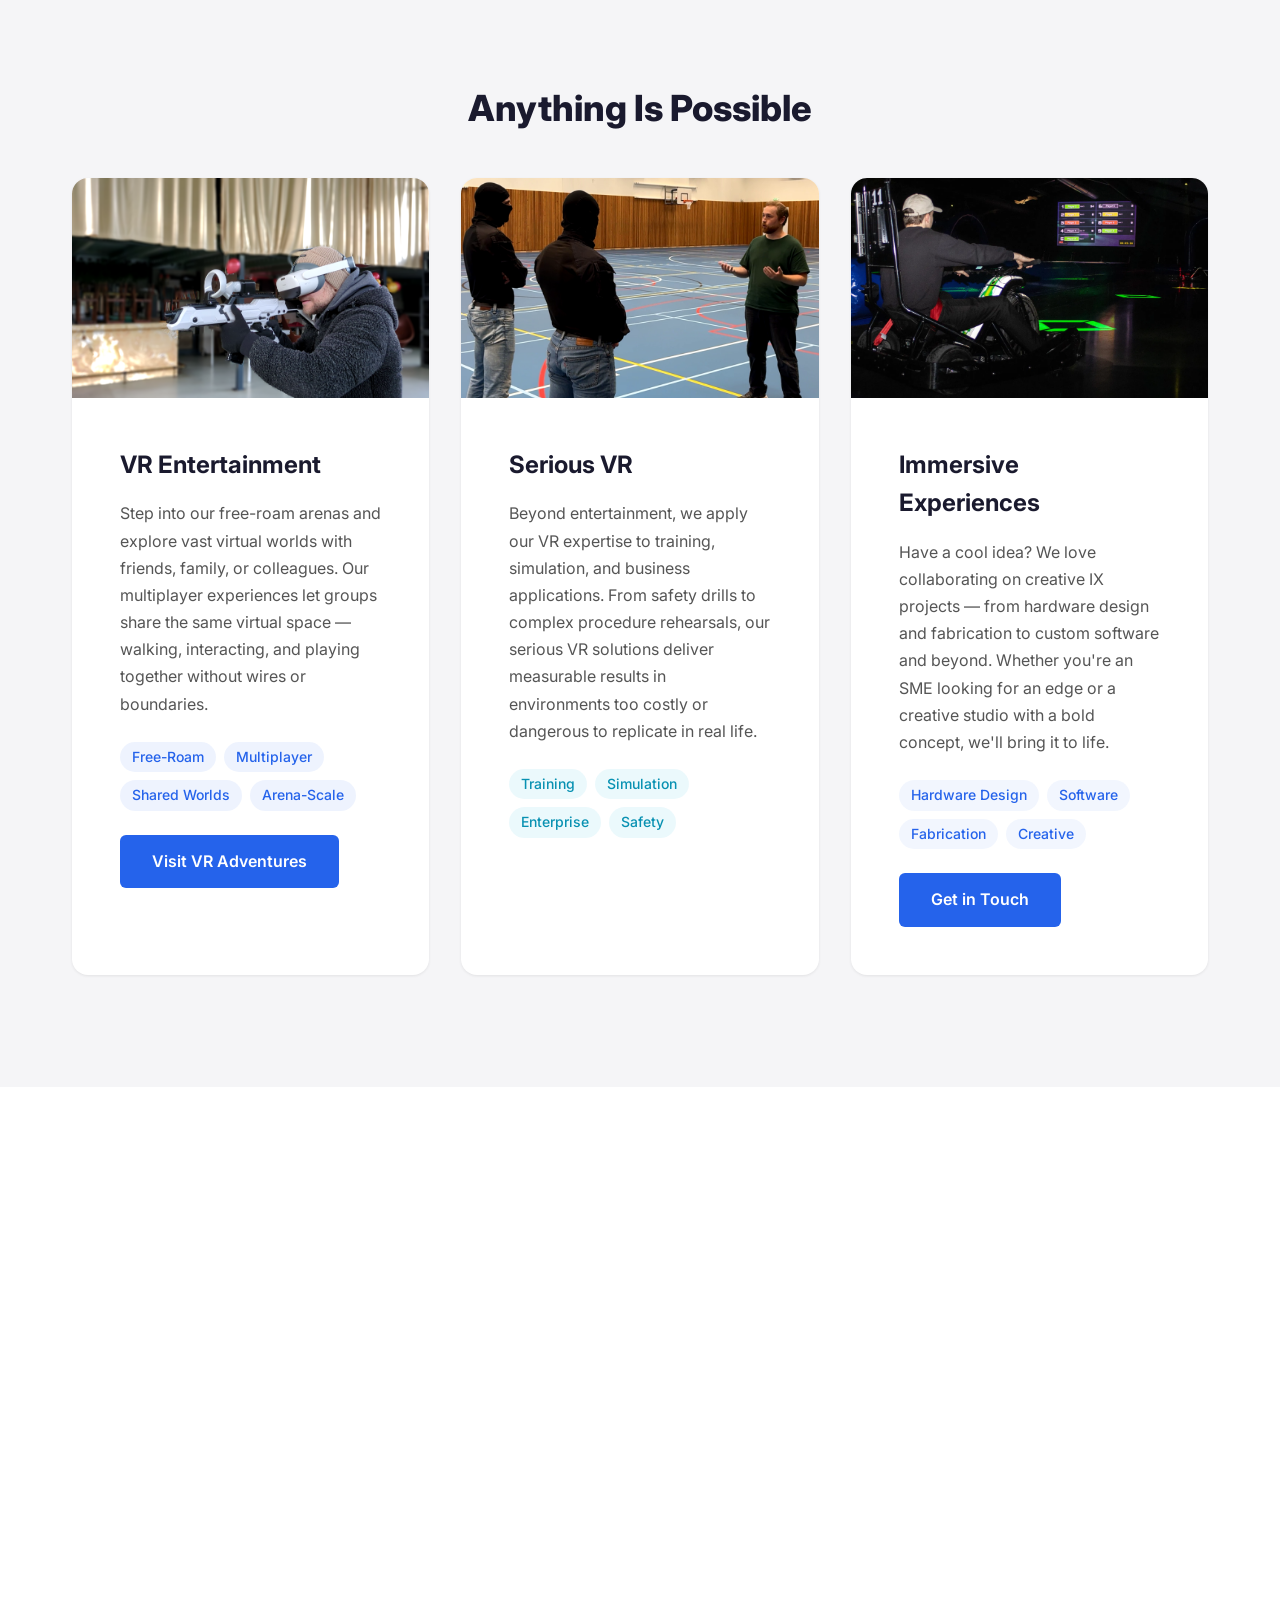
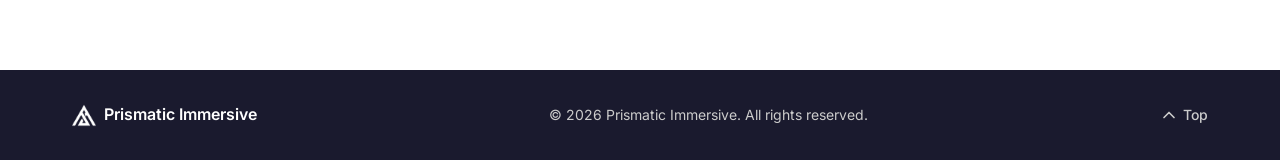
==== commit 0573fd2f: "Update hero tagline to reflect broader immersive focus Co-Authored-By: Claude Opus 4.6 (1M context) " ====
--- a/index.html
+++ b/index.html
@@ -3,7 +3,7 @@
 <head>
   <meta charset="UTF-8">
   <meta name="viewport" content="width=device-width, initial-scale=1.0">
-  <title>Prismatic Immersive — Building Virtual Realities</title>
+  <title>Prismatic Immersive — Building Immersive Experiences</title>
   <meta name="description" content="Prismatic Immersive builds large-scale free-roam VR experiences. Pioneers in location-based VR entertainment and serious VR applications.">
   <link rel="preconnect" href="https://fonts.googleapis.com">
   <link rel="preconnect" href="https://fonts.gstatic.com" crossorigin>
@@ -52,8 +52,8 @@
       <div class="hero__overlay"></div>
       <div class="container hero__inner">
         <p class="hero__eyebrow fade-in-up">Prismatic Immersive</p>
-        <h1 class="hero__title fade-in-up" style="animation-delay: 0.1s">Building Virtual Realities</h1>
-        <p class="hero__subtitle fade-in-up" style="animation-delay: 0.2s">Jump into the awesome experience that is large-scale free-roam VR.</p>
+        <h1 class="hero__title fade-in-up" style="animation-delay: 0.1s">Building Immersive Experiences</h1>
+        <p class="hero__subtitle fade-in-up" style="animation-delay: 0.2s">We bring bold ideas to life.</p>
         <div class="hero__ctas fade-in-up" style="animation-delay: 0.3s">
           <a href="#services" class="btn btn--primary">Explore Our Work</a>
           <a href="#contact" class="btn btn--outline">Get in Touch</a>
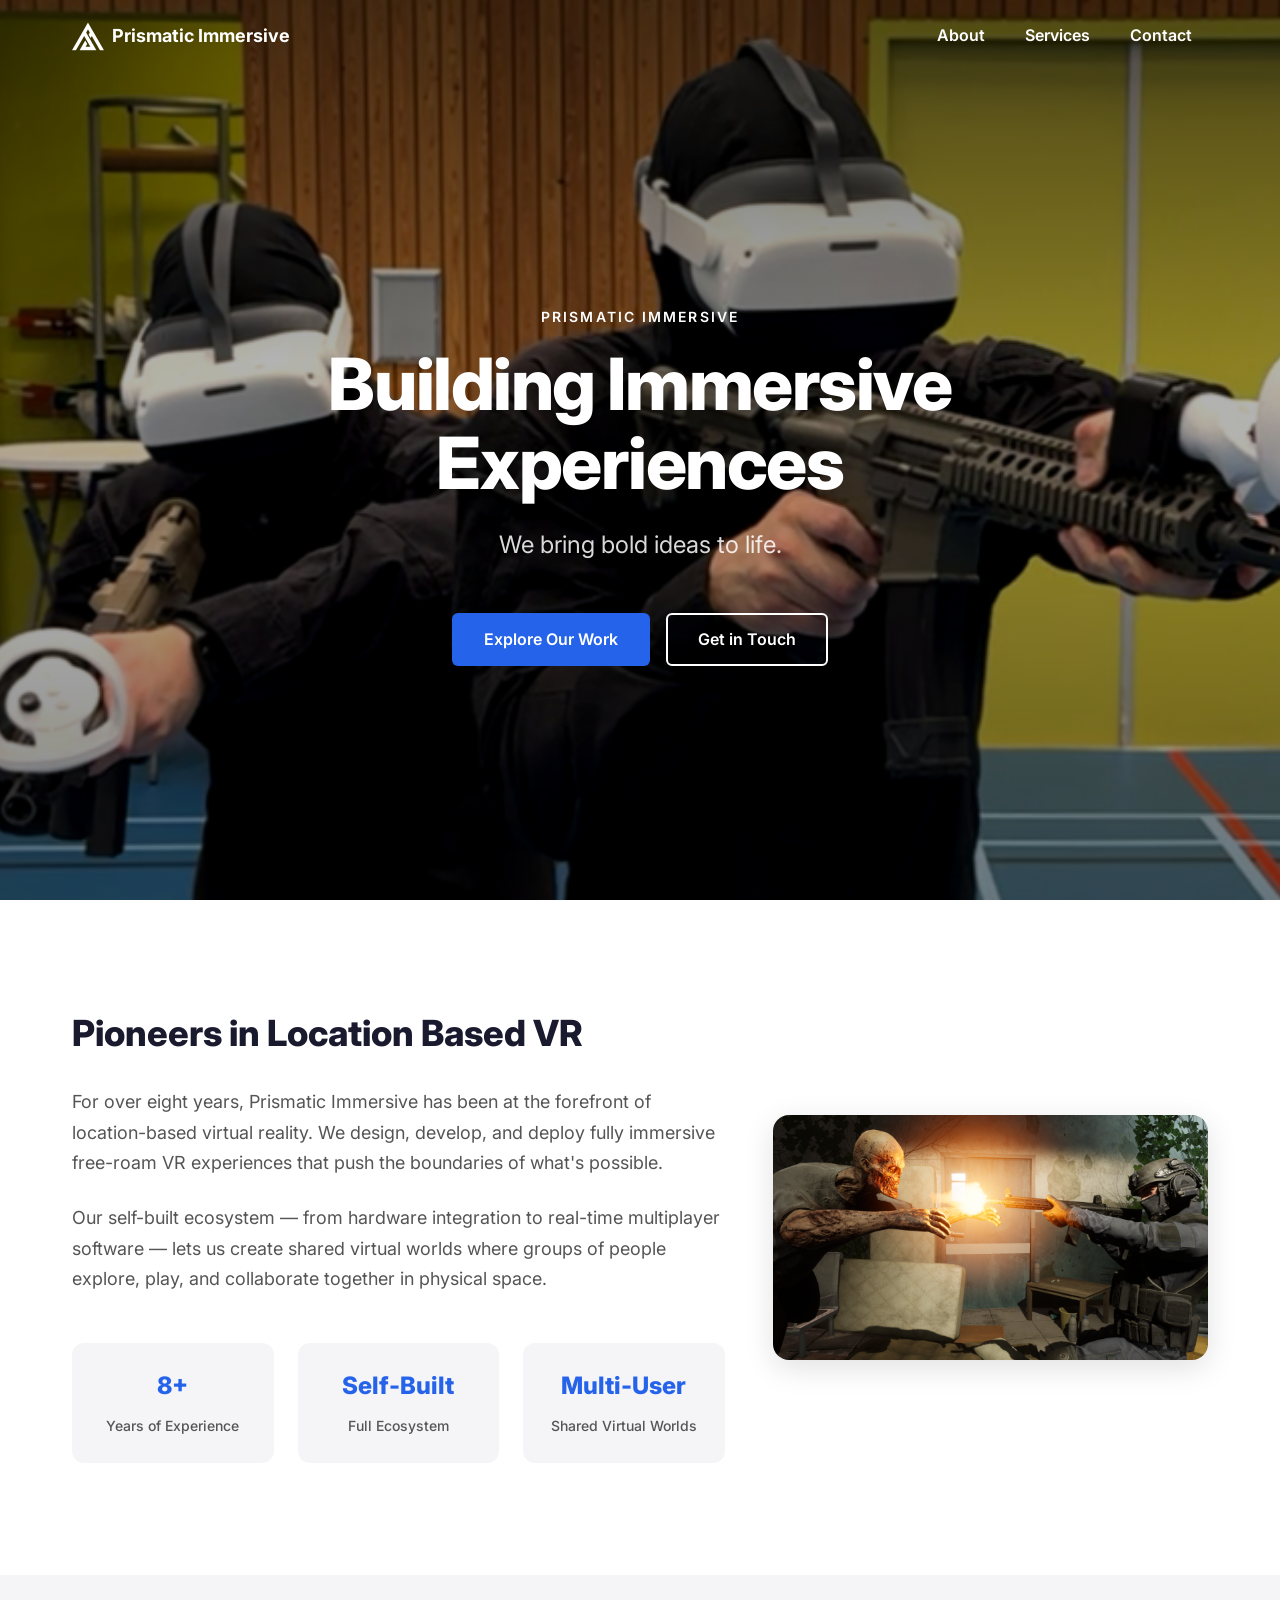
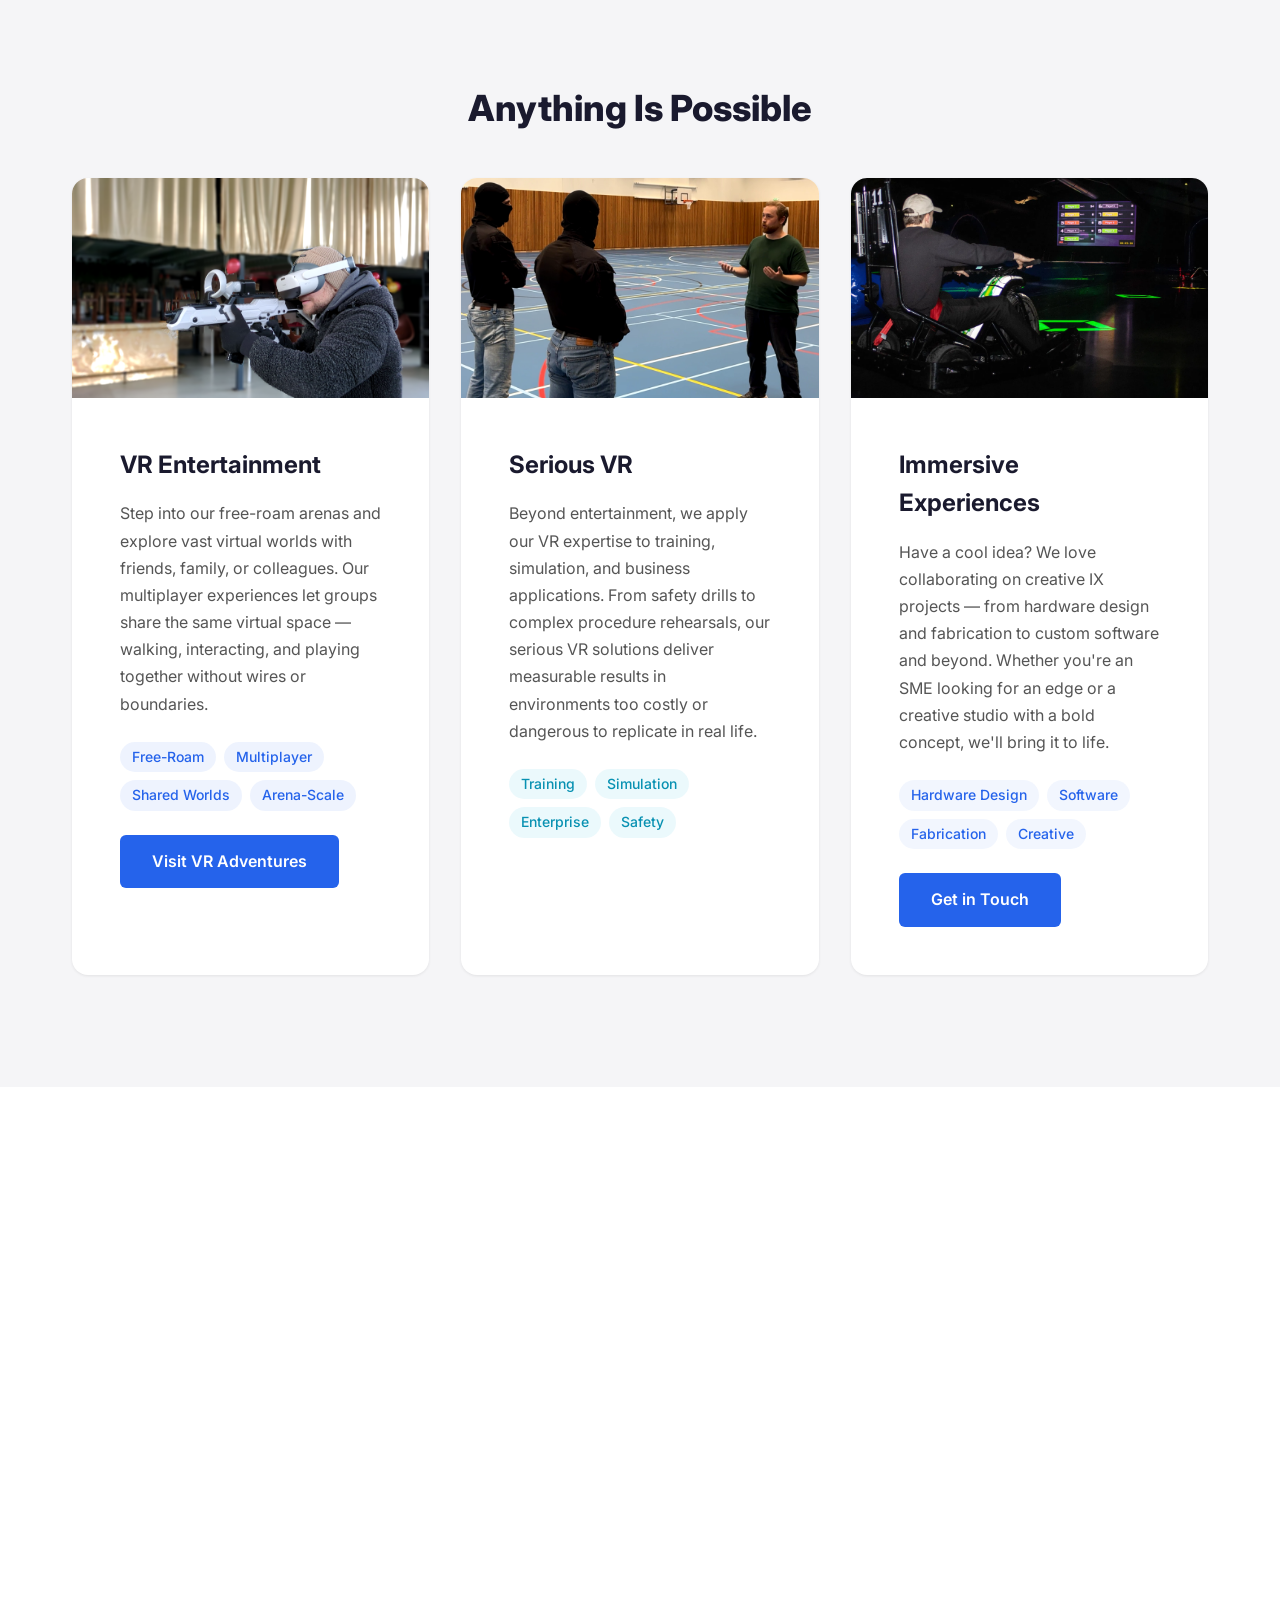
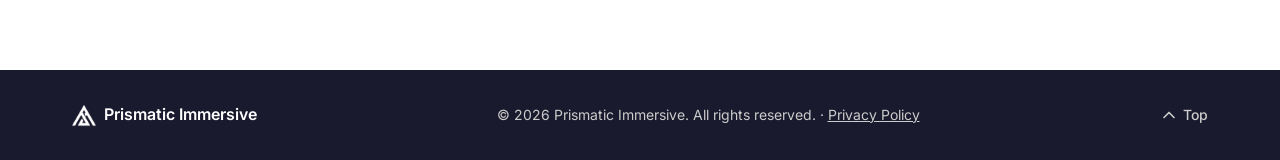
==== commit 60cc09ce: "Add privacy policy link to footer Required by Google OAuth verification - homepage must link to priv" ====
--- a/index.html
+++ b/index.html
@@ -4,7 +4,22 @@
   <meta charset="UTF-8">
   <meta name="viewport" content="width=device-width, initial-scale=1.0">
   <title>Prismatic Immersive — Building Immersive Experiences</title>
-  <meta name="description" content="Prismatic Immersive builds large-scale free-roam VR experiences. Pioneers in location-based VR entertainment and serious VR applications.">
+  <meta name="description" content="Prismatic Immersive builds immersive experiences — from large-scale free-roam VR and serious VR applications to custom hardware and creative IX projects.">
+  <link rel="canonical" href="https://prismatic-immersive.com/">
+
+  <!-- Open Graph -->
+  <meta property="og:type" content="website">
+  <meta property="og:url" content="https://prismatic-immersive.com/">
+  <meta property="og:title" content="Prismatic Immersive — Building Immersive Experiences">
+  <meta property="og:description" content="Prismatic Immersive builds immersive experiences — from large-scale free-roam VR and serious VR applications to custom hardware and creative IX projects.">
+  <meta property="og:image" content="https://prismatic-immersive.com/assets/images/hero.png">
+
+  <!-- Twitter Card -->
+  <meta name="twitter:card" content="summary_large_image">
+  <meta name="twitter:title" content="Prismatic Immersive — Building Immersive Experiences">
+  <meta name="twitter:description" content="Prismatic Immersive builds immersive experiences — from large-scale free-roam VR and serious VR applications to custom hardware and creative IX projects.">
+  <meta name="twitter:image" content="https://prismatic-immersive.com/assets/images/hero.png">
+
   <link rel="preconnect" href="https://fonts.googleapis.com">
   <link rel="preconnect" href="https://fonts.gstatic.com" crossorigin>
   <link href="https://fonts.googleapis.com/css2?family=Inter:wght@400;500;600;700;800&display=swap" rel="stylesheet">
@@ -187,7 +202,7 @@
         <img class="footer__logo-icon" src="assets/images/logo.png" alt="" width="24" height="24" aria-hidden="true">
         <span class="footer__name">Prismatic Immersive</span>
       </div>
-      <p class="footer__copy">&copy; 2026 Prismatic Immersive. All rights reserved.</p>
+      <p class="footer__copy">&copy; 2026 Prismatic Immersive. All rights reserved. · <a href="/privacy" style="color: var(--color-footer-text); text-decoration: underline;">Privacy Policy</a></p>
       <a href="#" class="footer__top" aria-label="Back to top">
         <svg width="20" height="20" viewBox="0 0 24 24" fill="none" stroke="currentColor" stroke-width="2" stroke-linecap="round" stroke-linejoin="round" aria-hidden="true">
           <path d="M18 15l-6-6-6 6"/>
@@ -198,5 +213,23 @@
   </footer>
 
   <script src="js/main.js"></script>
+  <script type="application/ld+json">
+  {
+    "@context": "https://schema.org",
+    "@type": "Organization",
+    "name": "Prismatic Immersive",
+    "url": "https://prismatic-immersive.com",
+    "logo": "https://prismatic-immersive.com/assets/images/logo.png",
+    "description": "Prismatic Immersive builds immersive experiences — from large-scale free-roam VR and serious VR applications to custom hardware and creative IX projects.",
+    "email": "hello@prismatic-immersive.com",
+    "address": {
+      "@type": "PostalAddress",
+      "streetAddress": "Energieweg 11a",
+      "postalCode": "9743AN",
+      "addressLocality": "Groningen",
+      "addressCountry": "NL"
+    }
+  }
+  </script>
 </body>
 </html>
--- a/css/styles.css
+++ b/css/styles.css
@@ -154,6 +154,14 @@
   box-shadow: var(--shadow-nav);
 }
 
+.site-header:not(.scrolled) .nav {
+  color: var(--color-white);
+}
+
+.site-header:not(.scrolled) .nav__logo-icon {
+  filter: brightness(0) invert(1);
+}
+
 .nav {
   display: flex;
   align-items: center;
@@ -283,7 +291,13 @@
 .hero__overlay {
   position: absolute;
   inset: 0;
-  background: rgba(255, 255, 255, 0.55);
+  background: linear-gradient(
+    to bottom,
+    rgba(0, 0, 0, 0.6) 0%,
+    rgba(0, 0, 0, 0.3) 40%,
+    rgba(0, 0, 0, 0.3) 60%,
+    rgba(0, 0, 0, 0.5) 100%
+  );
 }
 
 .hero__inner {
@@ -300,7 +314,8 @@
   font-weight: 600;
   text-transform: uppercase;
   letter-spacing: 0.15em;
-  color: var(--color-accent);
+  color: var(--color-white);
+  opacity: 0.9;
   margin-bottom: var(--space-sm);
 }
 
@@ -310,11 +325,12 @@
   line-height: 1.1;
   margin-bottom: var(--space-md);
   letter-spacing: -0.02em;
+  color: var(--color-white);
 }
 
 .hero__subtitle {
   font-size: var(--font-size-xl);
-  color: var(--color-text-secondary);
+  color: rgba(255, 255, 255, 0.85);
   margin-bottom: var(--space-xl);
   max-width: 600px;
   margin-inline: auto;
@@ -364,6 +380,16 @@
   padding: calc(0.875rem - 2px) calc(2rem - 2px);
 }
 
+.hero .btn--outline {
+  border-color: var(--color-white);
+  color: var(--color-white);
+}
+
+.hero .btn--outline:hover {
+  border-color: var(--color-accent);
+  color: var(--color-accent);
+}
+
 .btn--outline:hover {
   border-color: var(--color-accent);
   color: var(--color-accent);
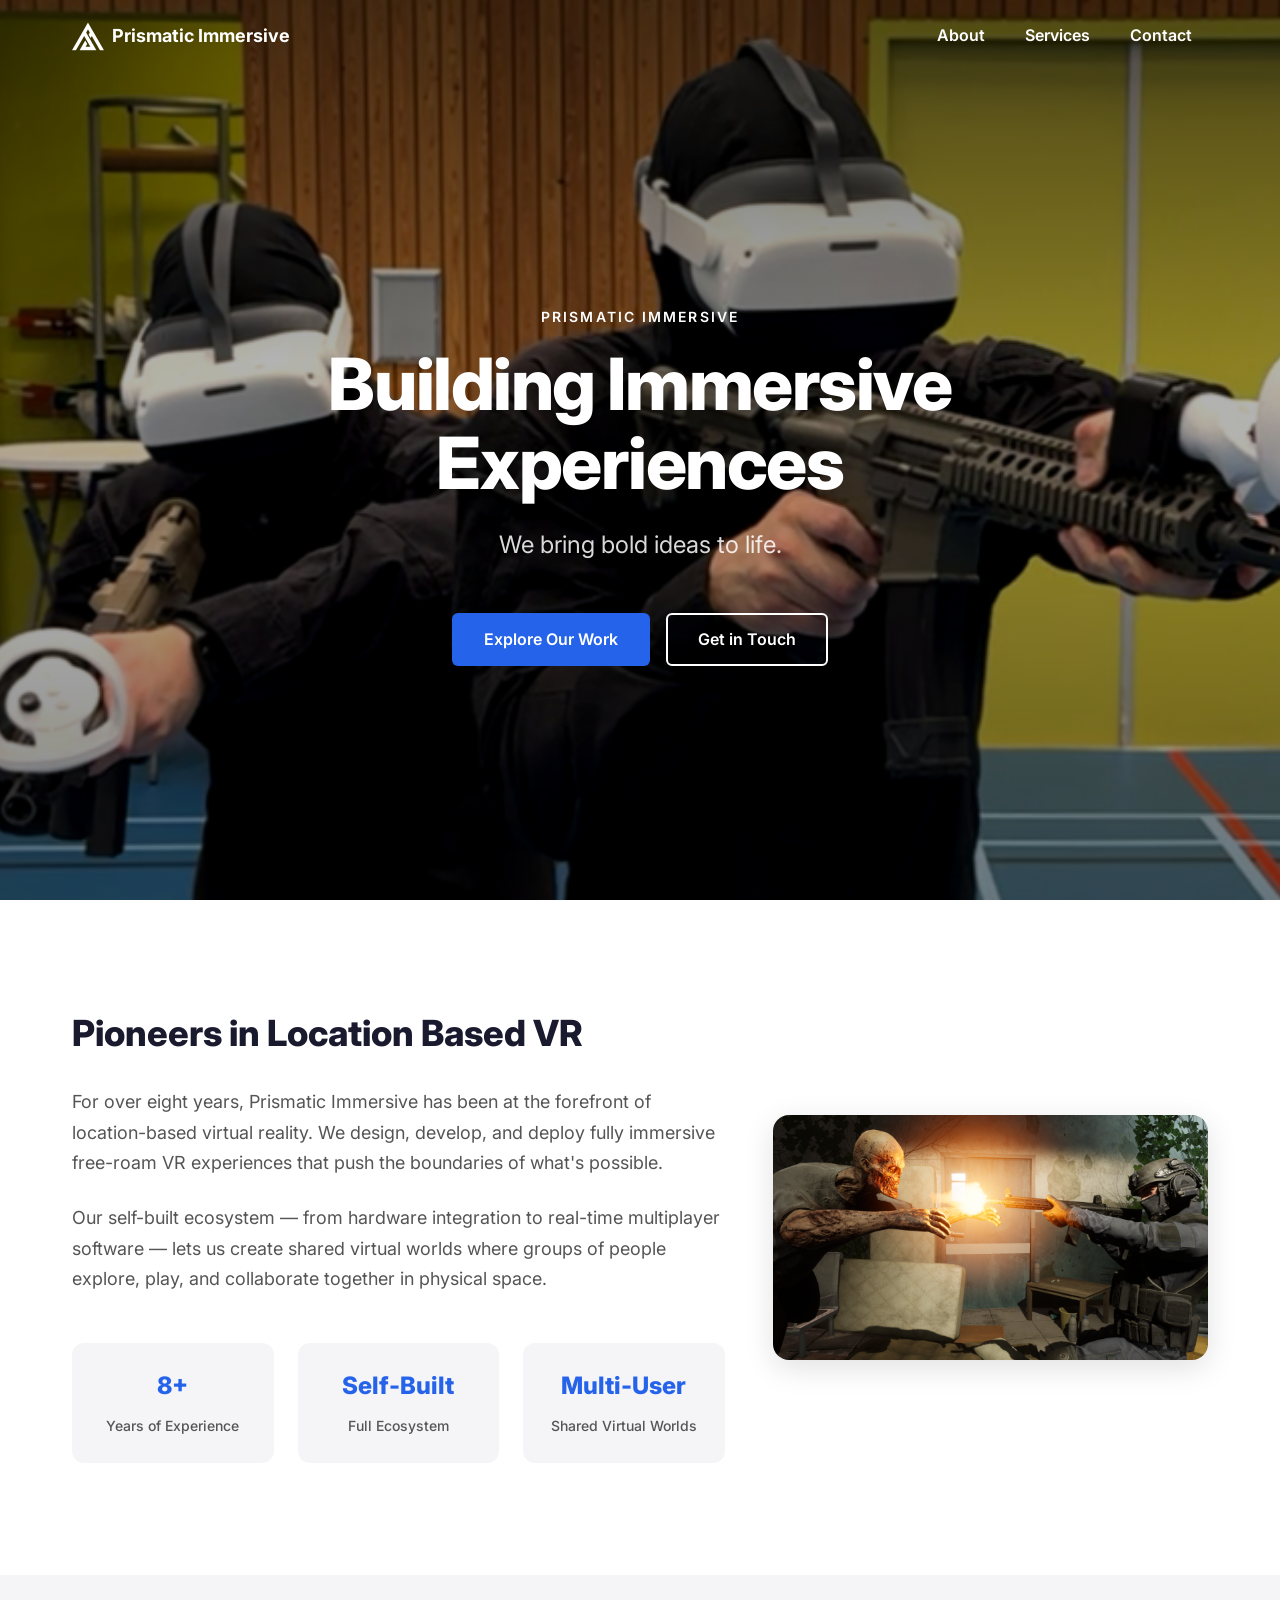
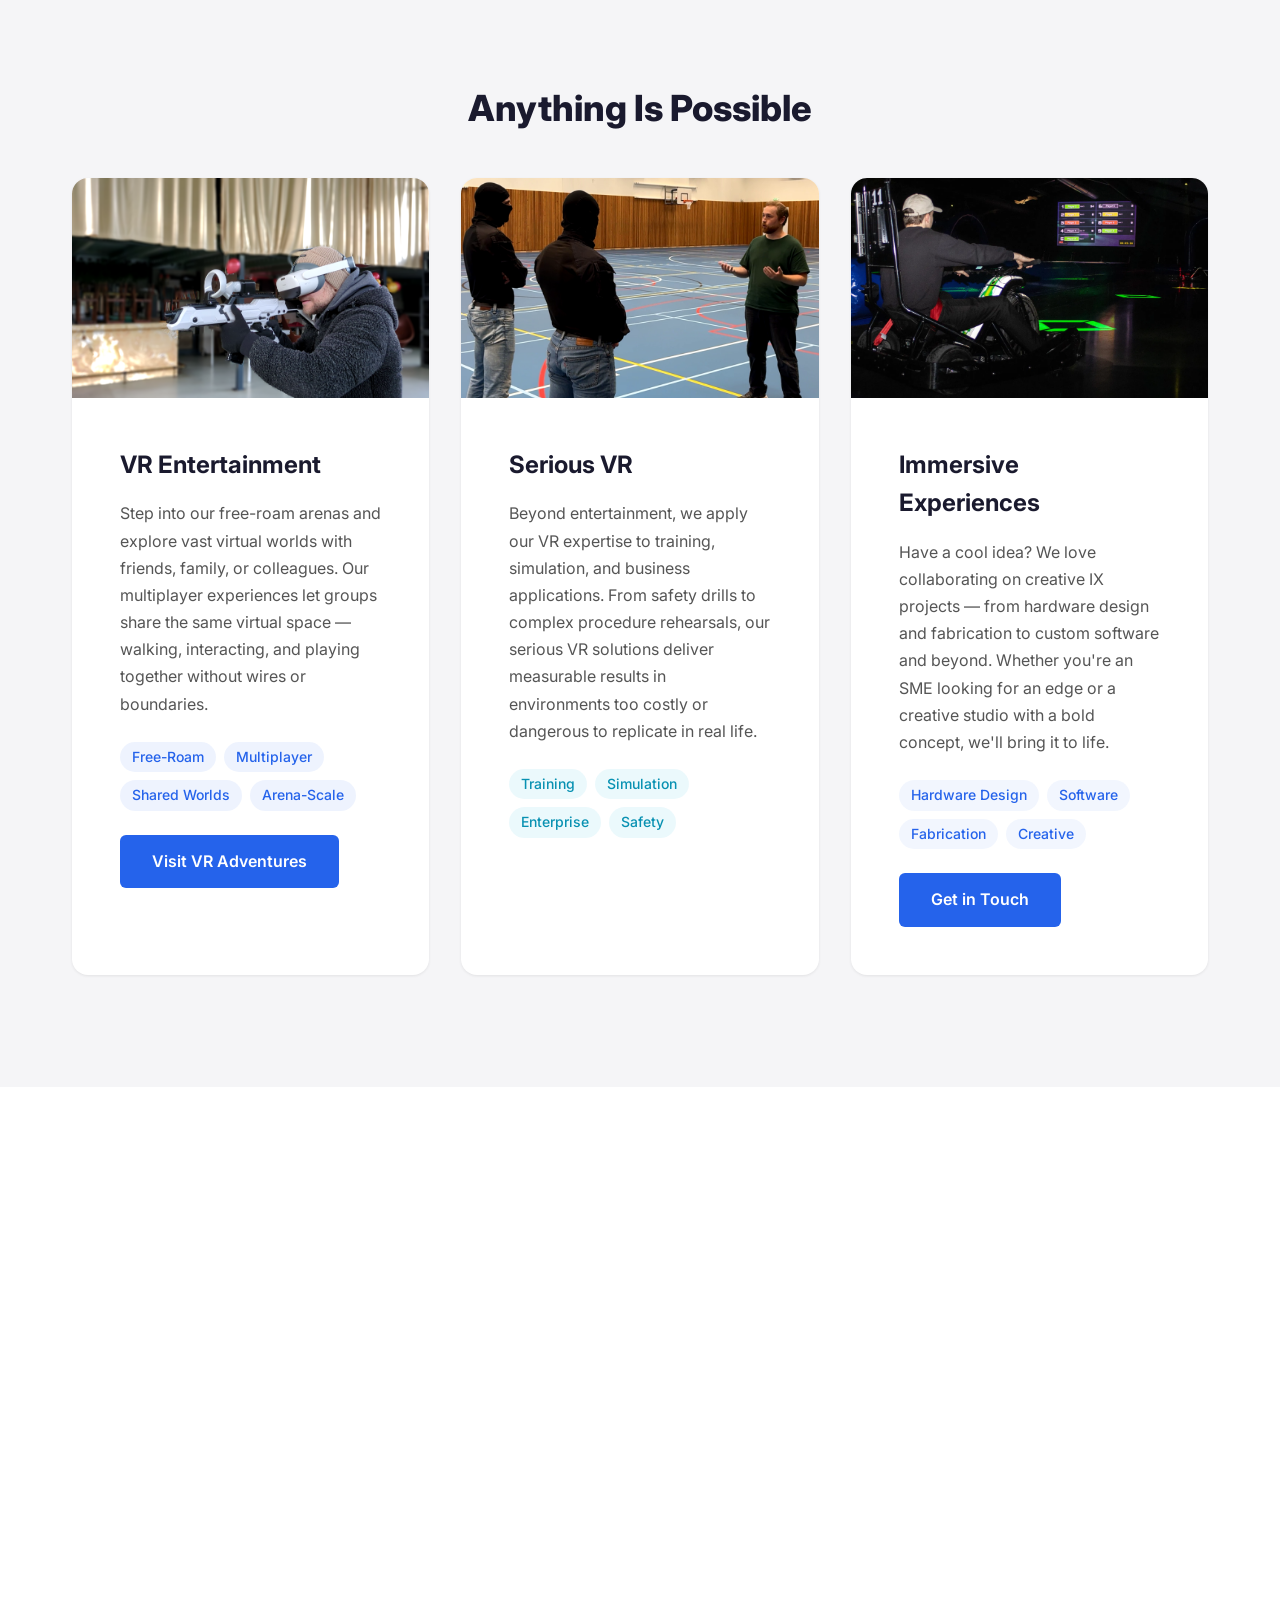
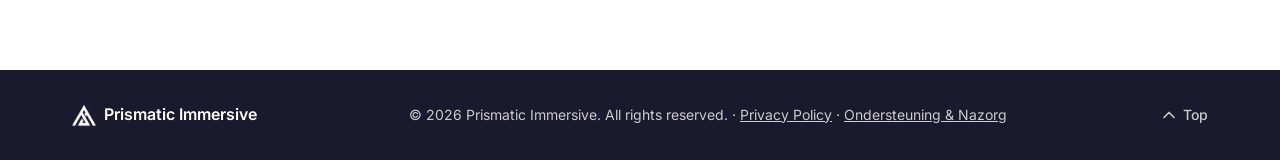
==== commit ce576c47: "Add Standaard Ondersteuning & Nazorg PDF with clean /ondersteuning URL - Commit PDF to assets/docs/ " ====
--- a/index.html
+++ b/index.html
@@ -202,7 +202,7 @@
         <img class="footer__logo-icon" src="assets/images/logo.png" alt="" width="24" height="24" aria-hidden="true">
         <span class="footer__name">Prismatic Immersive</span>
       </div>
-      <p class="footer__copy">&copy; 2026 Prismatic Immersive. All rights reserved. · <a href="/privacy" style="color: var(--color-footer-text); text-decoration: underline;">Privacy Policy</a></p>
+      <p class="footer__copy">&copy; 2026 Prismatic Immersive. All rights reserved. · <a href="https://prismatic-immersive.com/privacy" style="color: var(--color-footer-text); text-decoration: underline;">Privacy Policy</a> · <a href="https://prismatic-immersive.com/ondersteuning" style="color: var(--color-footer-text); text-decoration: underline;">Ondersteuning &amp; Nazorg</a></p>
       <a href="#" class="footer__top" aria-label="Back to top">
         <svg width="20" height="20" viewBox="0 0 24 24" fill="none" stroke="currentColor" stroke-width="2" stroke-linecap="round" stroke-linejoin="round" aria-hidden="true">
           <path d="M18 15l-6-6-6 6"/>
